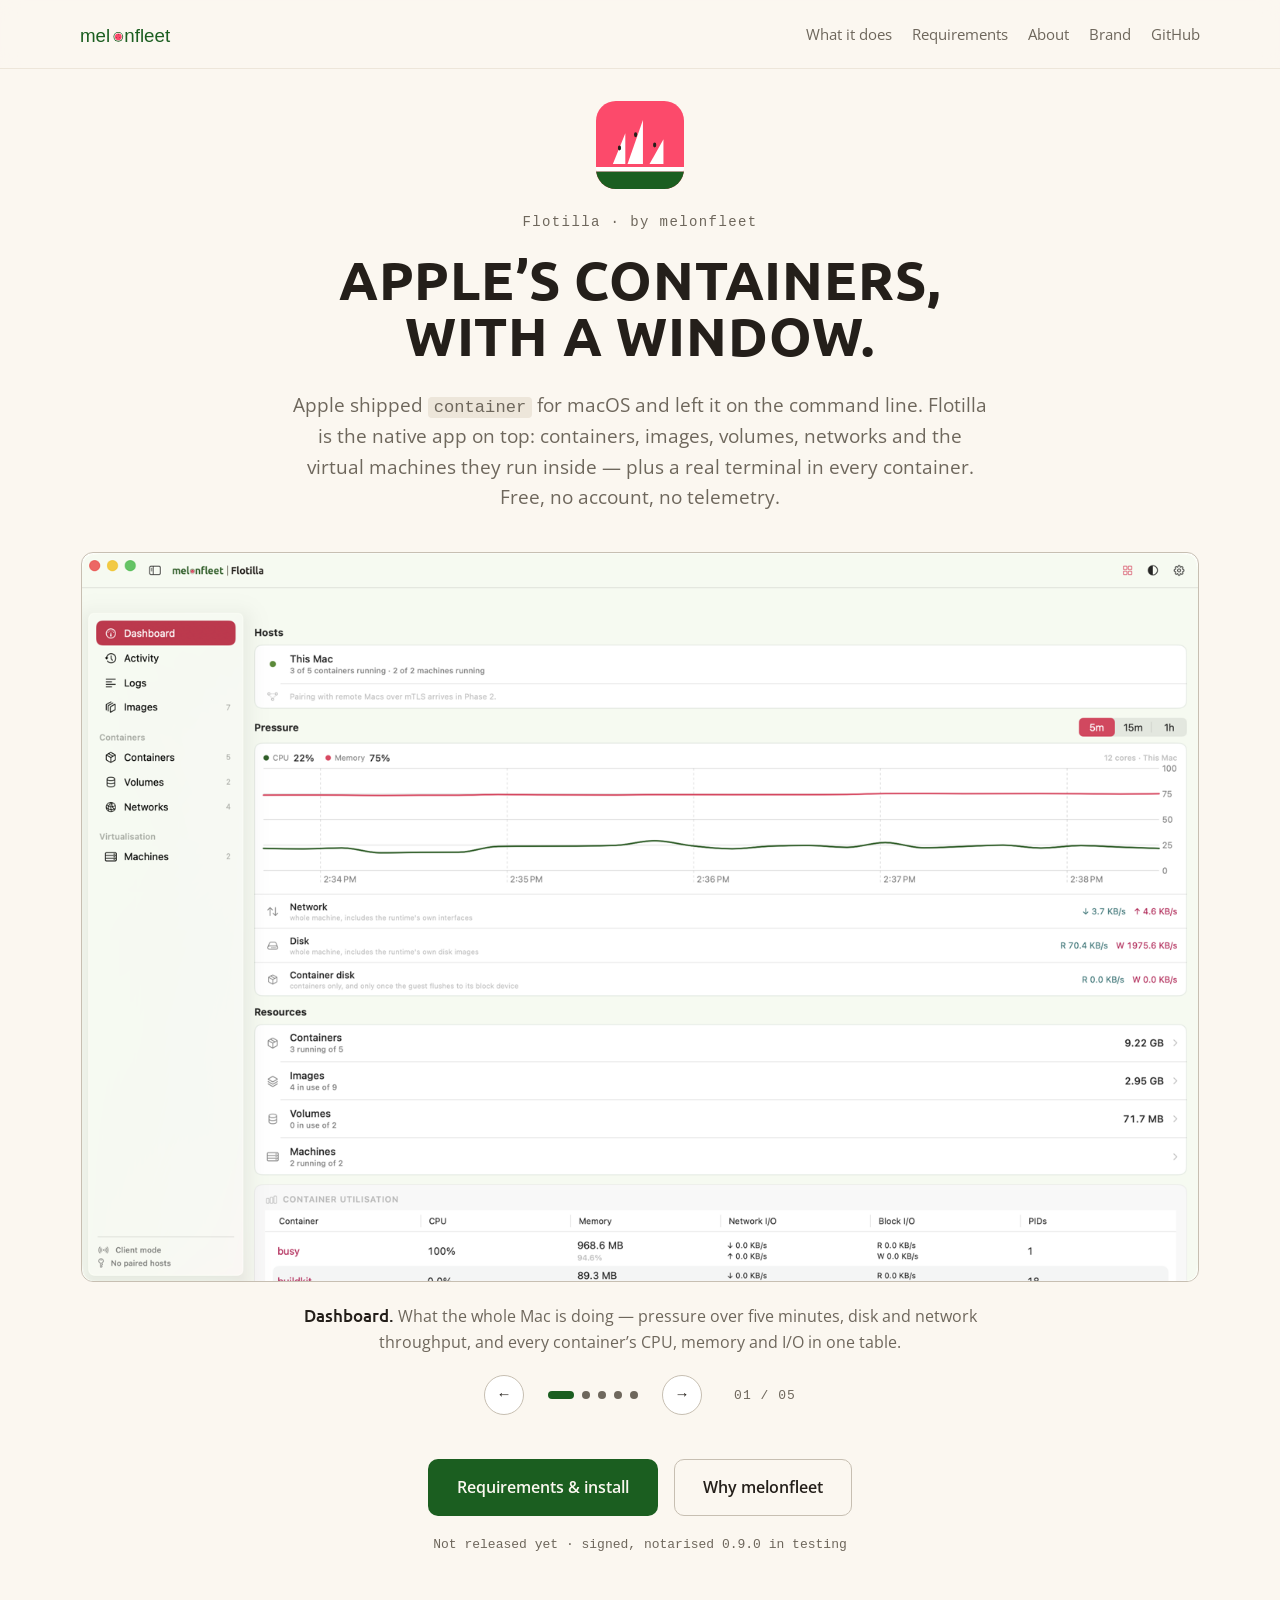
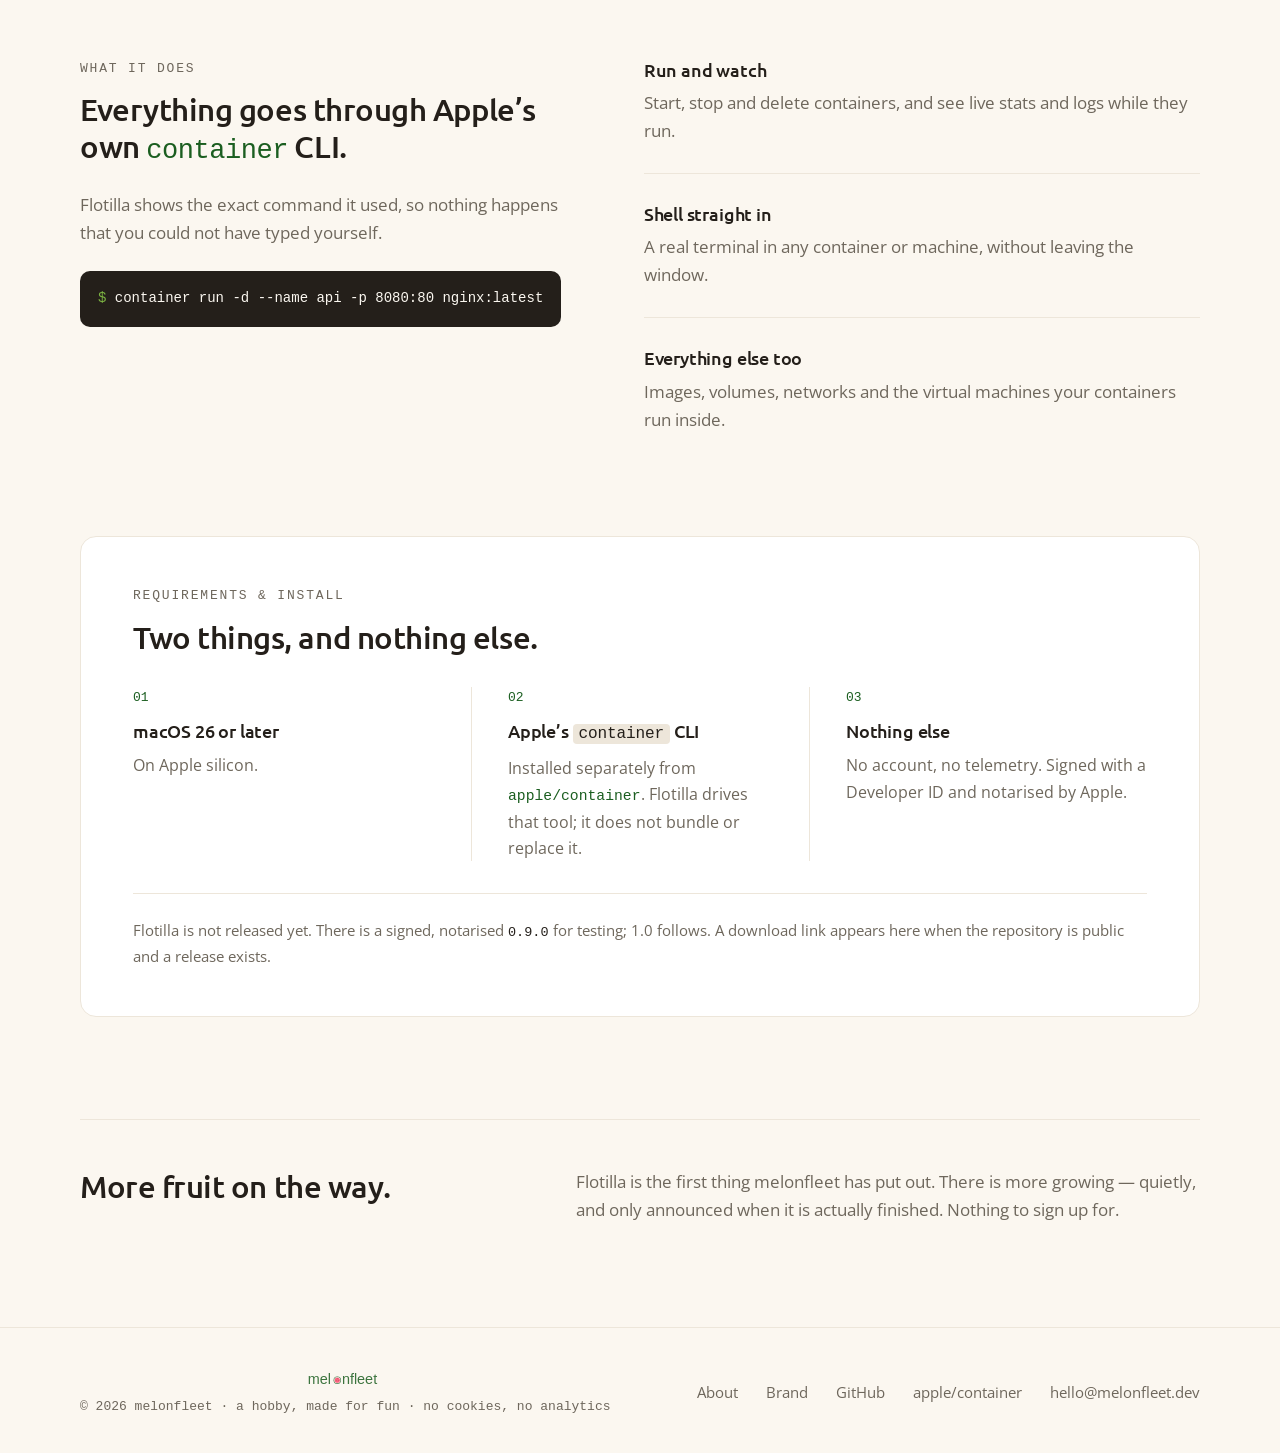
==== index.html @ 3d4b383a "feat: a terminal in the tour, and four fixes from reading the page properly The tour has five slides" ====
<!doctype html>
<html lang="en">
<head>
<meta charset="utf-8">
<meta name="viewport" content="width=device-width, initial-scale=1">
<title>Flotilla — a native macOS app for Apple containers</title>
<meta name="description" content="Flotilla is a native macOS app for managing Apple's container CLI — containers, images, volumes, networks and virtual machines, with an embedded terminal. Free, no account, no telemetry.">
<link rel="icon" href="/favicon.svg" type="image/svg+xml">
<link rel="icon" href="/favicon-96.png" sizes="96x96" type="image/png">
<link rel="apple-touch-icon" href="/apple-touch-icon.png">
<meta name="theme-color" content="#1B5E20">
<link rel="preconnect" href="https://fonts.googleapis.com">
<link rel="preconnect" href="https://fonts.gstatic.com" crossorigin>
<link href="https://fonts.googleapis.com/css2?family=Ubuntu:wght@400;500;700&family=Open+Sans:wght@400;600&family=Ubuntu+Mono&display=swap" rel="stylesheet">
<link rel="stylesheet" href="/style.css">
<!-- Marks that scripting is available, before first paint. The carousel controls are hidden
     without it: an arrow that does nothing is worse than no arrow. -->
<script>document.documentElement.className += ' js';</script>
</head>
<body>
<a class="skip-link" href="#main">Skip to content</a>
<header class="site"><div class="wrap nav">
  <a class="brand" href="/" aria-label="melonfleet home">
    <img src="/assets/melonfleet-wordmark.svg" alt="melonfleet" width="376" height="100">
  </a>
  <button type="button" class="nav-toggle" aria-expanded="false" aria-controls="site-nav" aria-label="Open menu">
    <span class="nav-toggle-bars" aria-hidden="true"><span></span></span>
  </button>
  <nav id="site-nav" class="nav-links">
    <a href="/#what">What it does</a>
    <a href="/#requirements">Requirements</a>
    <a href="/about">About</a>
    <a href="/brand">Brand</a>
    <a href="https://github.com/melonfleet" target="_blank" rel="noopener">GitHub</a>
  </nav>
</div></header>

<main id="main">

  <section class="hero" id="tour">
    <div class="wrap hero-head">
      <img class="hero-icon" src="/assets/icons/flotilla.svg" alt="" width="88" height="88">
      <p class="hero-eyebrow">Flotilla &middot; by melonfleet</p>
      <!-- Uppercased in CSS, not in the markup: the text stays sentence case for screen readers,
           search results and the browser tab, and only the rendering is capitalised. -->
      <h1 class="hero-title">Apple&rsquo;s containers, with a window.</h1>
      <p class="hero-lede">Apple shipped <code>container</code> for macOS and left it on the command line. Flotilla is the native app on top: containers, images, volumes, networks and the virtual machines they run inside &mdash; plus a real terminal in every container. Free, no account, no telemetry.</p>
    </div>

    <!-- The track is a scroll-snap strip, so with JavaScript disabled this is still a usable
         swipeable, snapping gallery rather than a single frozen image. The buttons, dots and
         counter below are an enhancement on top of it, not the mechanism. -->
    <div class="carousel" data-carousel aria-roledescription="carousel" aria-label="Screenshot tour">
      <div class="carousel-track" data-track tabindex="0" role="group" aria-label="Screenshots, use the arrow keys to change">

        <figure class="slide" role="group" aria-roledescription="slide" aria-label="1 of 5">
          <div class="shot"><img src="/assets/shots/dash.webp" width="1440" height="940" alt="Flotilla's dashboard: memory-pressure graph over five minutes, disk and network throughput charts, and a table of every running container with CPU, memory and I/O."></div>
          <figcaption><strong>Dashboard.</strong> What the whole Mac is doing &mdash; pressure over five minutes, disk and network throughput, and every container&rsquo;s CPU, memory and I/O in one table.</figcaption>
        </figure>

        <figure class="slide" role="group" aria-roledescription="slide" aria-label="2 of 5">
          <div class="shot"><img src="/assets/shots/containers.webp" width="1440" height="940" loading="lazy" alt="Flotilla's container list: one row per container with live CPU and memory, published ports, IP address, and start, stop and delete controls."></div>
          <figcaption><strong>Containers.</strong> Live CPU and memory per container, published ports, addresses, and start/stop/delete on the row. Switch to cards if you prefer.</figcaption>
        </figure>

        <figure class="slide" role="group" aria-roledescription="slide" aria-label="3 of 5">
          <div class="shot"><img src="/assets/shots/terminal.webp" width="1440" height="940" loading="lazy" alt="Flotilla's terminal tab: a shell open inside the running nginx container, showing its version, a passing configuration test, the nginx master and worker processes, and a live HTTP 200 response."></div>
          <figcaption><strong>Terminal.</strong> A real shell inside any running container or machine &mdash; test a config, read the process table, ask it for a page, without leaving the window.</figcaption>
        </figure>

        <figure class="slide" role="group" aria-roledescription="slide" aria-label="4 of 5">
          <div class="shot"><img src="/assets/shots/logs.webp" width="1440" height="940" loading="lazy" alt="Flotilla's log view: a single combined feed of log lines from several containers, each tagged with its source, above a filter field."></div>
          <figcaption><strong>Logs.</strong> Every source in one feed, each line tagged with where it came from, filterable by name or text. No tab-hopping between containers.</figcaption>
        </figure>

        <figure class="slide" role="group" aria-roledescription="slide" aria-label="5 of 5">
          <div class="shot"><img src="/assets/shots/machines.webp" width="1440" height="940" loading="lazy" alt="Flotilla's machines view: the virtual machines containers run inside, with CPU and memory allocation and controls to create, resize, start, stop and open a shell."></div>
          <figcaption><strong>Machines.</strong> The virtual machines your containers actually run inside &mdash; create, resize, start, stop, and open a shell in one.</figcaption>
        </figure>

      </div>

      <div class="carousel-controls">
        <button type="button" class="carousel-btn" data-prev aria-label="Previous screenshot"><span aria-hidden="true">&larr;</span></button>
        <div class="carousel-dots" data-dots>
          <button type="button" class="dot" data-goto="0" aria-label="Show the dashboard" aria-current="true"></button>
          <button type="button" class="dot" data-goto="1" aria-label="Show the container list"></button>
          <button type="button" class="dot" data-goto="2" aria-label="Show a container terminal"></button>
          <button type="button" class="dot" data-goto="3" aria-label="Show the log view"></button>
          <button type="button" class="dot" data-goto="4" aria-label="Show the machines view"></button>
        </div>
        <button type="button" class="carousel-btn" data-next aria-label="Next screenshot"><span aria-hidden="true">&rarr;</span></button>
        <span class="carousel-counter" data-counter aria-hidden="true">01 / 05</span>
      </div>
    </div>

    <div class="wrap hero-foot">
      <div class="hero-actions">
        <a class="btn btn-primary" href="#requirements">Requirements &amp; install</a>
        <a class="btn btn-ghost" href="/about">Why melonfleet</a>
      </div>
      <p class="hero-status">Not released yet &middot; signed, notarised 0.9.0 in testing</p>
    </div>
  </section>

  <section class="wrap section" id="what">
    <div class="split">
      <div class="split-lead">
        <p class="eyebrow">What it does</p>
        <h2>Everything goes through Apple&rsquo;s own <code class="code-accent">container</code> CLI.</h2>
        <p class="split-lead-body">Flotilla shows the exact command it used, so nothing happens that you could not have typed yourself.</p>
        <p class="terminal"><span class="terminal-prompt" aria-hidden="true">$</span> container run -d --name api -p 8080:80 nginx:latest</p>
      </div>
      <div class="points">
        <div class="point">
          <h3>Run and watch</h3>
          <p>Start, stop and delete containers, and see live stats and logs while they run.</p>
        </div>
        <div class="point">
          <h3>Shell straight in</h3>
          <p>A real terminal in any container or machine, without leaving the window.</p>
        </div>
        <div class="point">
          <h3>Everything else too</h3>
          <p>Images, volumes, networks and the virtual machines your containers run inside.</p>
        </div>
      </div>
    </div>
  </section>

  <section class="wrap section" id="requirements">
    <div class="req">
      <div class="req-head">
        <p class="eyebrow">Requirements &amp; install</p>
        <h2>Two things, and nothing else.</h2>
      </div>
      <div class="req-grid">
        <div class="req-item">
          <span class="req-num" aria-hidden="true">01</span>
          <h3>macOS 26 or later</h3>
          <p>On Apple silicon.</p>
        </div>
        <div class="req-item">
          <span class="req-num" aria-hidden="true">02</span>
          <h3>Apple&rsquo;s <code>container</code> CLI</h3>
          <p>Installed separately from <a class="mono-link" href="https://github.com/apple/container" target="_blank" rel="noopener">apple/container</a>. Flotilla drives that tool; it does not bundle or replace it.</p>
        </div>
        <div class="req-item">
          <span class="req-num" aria-hidden="true">03</span>
          <h3>Nothing else</h3>
          <p>No account, no telemetry. Signed with a Developer ID and notarised by Apple.</p>
        </div>
      </div>
      <!-- Why there is no download button. A page that simply omitted it would read as an oversight;
           saying what has to be true first is the honest version. -->
      <p class="req-note">Flotilla is not released yet. There is a signed, notarised <span class="mono">0.9.0</span> for testing; 1.0 follows. A download link appears here when the repository is public and a release exists.</p>
    </div>
  </section>

  <section class="wrap section">
    <div class="teaser">
      <h2>More fruit on the way.</h2>
      <p>Flotilla is the first thing melonfleet has put out. There is more growing &mdash; quietly, and only announced when it is actually finished. Nothing to sign up for.</p>
    </div>
  </section>

</main>

<footer class="site"><div class="wrap">
  <div class="footer-brand">
    <img src="/assets/melonfleet-wordmark.svg" alt="" width="376" height="100" aria-hidden="true">
    <span>© 2026 melonfleet · a hobby, made for fun · no cookies, no analytics</span>
  </div>
  <nav class="footer-links" aria-label="Footer">
    <a href="/about">About</a>
    <a href="/brand">Brand</a>
    <a href="https://github.com/melonfleet" target="_blank" rel="noopener">GitHub</a>
    <a href="https://github.com/apple/container" target="_blank" rel="noopener">apple/container</a>
    <a href="mailto:hello@melonfleet.dev">hello@melonfleet.dev</a>
  </nav>
</div></footer>
<script>
/* Screenshot tour.
   Deliberately thin: the scroll-snap track is the mechanism. With this script removed the tour is
   still a snapping, swipeable strip — the buttons, dots and counter are an enhancement on top.

   Three things here look like paranoia and are not; each one is a bug that already happened.
   1. Programmatic moves use behavior:'instant'. A smooth scrollTo on a container with
      scroll-snap-type: x mandatory silently did nothing on the engine this was built against —
      scrollLeft stayed put through scrollLeft assignment, scrollBy and smooth scrollTo alike.
   2. The landing is verified and forced, rather than assumed.
   3. Which slide is showing is *read back from the scroll position*, never counted, and the
      controls report their own result instead of waiting for a scroll event — scroll events do not
      fire reliably for programmatic scrolls, which left the dots on slide one for ever. The poll
      is the backstop for touch and trackpad scrolls; setInterval rather than requestAnimationFrame
      because browsers pause rAF on hidden pages, and the controls then go stale. */
(function () {
  document.querySelectorAll('[data-carousel]').forEach(function (root) {
    var track = root.querySelector('[data-track]');
    if (!track) return;
    var slides = Array.prototype.slice.call(track.querySelectorAll('.slide'));
    var dots = Array.prototype.slice.call(root.querySelectorAll('.dot'));
    var counter = root.querySelector('[data-counter]');
    var prev = root.querySelector('[data-prev]');
    var next = root.querySelector('[data-next]');
    if (!slides.length) return;

    var shown = -1;

    function pad(n) { return n < 10 ? '0' + n : String(n); }

    // Load the slide being shown and the ones either side of it.
    //
    // loading="lazy" is the right default and is what a reader with no JavaScript gets, but it does
    // not survive this carousel on its own: after a programmatic scroll of the track, the last
    // slide sits fully inside the viewport — measured at 1116x728 with the page at rest — and the
    // browser still never fetches it. The reader clicks through to the machines shot and gets an
    // empty white frame. So the control that moved the track is also responsible for the picture
    // arriving, rather than trusting an observer that has already been watched not to fire.
    function preload(i) {
      // Clamped, not wrapped: wrapping here would pull the last screenshot on first paint and
      // undo the point of lazy-loading them at all.
      [i - 1, i, i + 1].forEach(function (n) {
        if (n < 0 || n >= slides.length) return;
        var img = slides[n].querySelector('img');
        if (img && img.loading === 'lazy') img.loading = 'eager';
      });
    }

    function currentIndex() {
      var mid = track.scrollLeft + track.clientWidth / 2;
      var best = 0, bestDist = Infinity;
      slides.forEach(function (s, i) {
        var d = Math.abs((s.offsetLeft + s.offsetWidth / 2) - mid);
        if (d < bestDist) { bestDist = d; best = i; }
      });
      return best;
    }

    function sync() {
      if (!track.clientWidth) return;
      var i = currentIndex();
      if (i === shown) return;
      shown = i;
      dots.forEach(function (d, n) {
        if (n === i) d.setAttribute('aria-current', 'true');
        else d.removeAttribute('aria-current');
      });
      if (counter) counter.textContent = pad(i + 1) + ' / ' + pad(slides.length);
    }

    function goTo(i) {
      var n = slides.length;
      var idx = ((i % n) + n) % n;           // wraps, so neither arrow is ever a dead control
      // scrollTo on the track, not scrollIntoView on the slide: the latter also scrolls the page
      // to bring the carousel into view, which yanks the reader around when they click an arrow.
      var left = slides[idx].offsetLeft - track.offsetLeft;
      try { track.scrollTo({ left: left, behavior: 'instant' }); }
      catch (e) { track.scrollLeft = left; }
      if (Math.abs(track.scrollLeft - left) > 2) track.scrollLeft = left;
      preload(idx);
      sync();
      window.setTimeout(sync, 120);
    }

    if (prev) prev.addEventListener('click', function () { goTo(currentIndex() - 1); });
    if (next) next.addEventListener('click', function () { goTo(currentIndex() + 1); });
    dots.forEach(function (d) {
      d.addEventListener('click', function () { goTo(parseInt(d.getAttribute('data-goto'), 10) || 0); });
    });

    track.addEventListener('scroll', sync, { passive: true });
    track.addEventListener('keydown', function (e) {
      if (e.key === 'ArrowRight') { e.preventDefault(); goTo(currentIndex() + 1); }
      else if (e.key === 'ArrowLeft') { e.preventDefault(); goTo(currentIndex() - 1); }
    });

    window.addEventListener('resize', sync);
    window.setInterval(sync, 250);
    sync();
    preload(currentIndex());
  });
})();

/* Mobile navigation. */
(function () {
  var btn = document.querySelector('.nav-toggle');
  var nav = document.getElementById('site-nav');
  if (!btn || !nav) return;
  var mq = window.matchMedia('(max-width: 720px)');

  function setOpen(open) {
    btn.setAttribute('aria-expanded', open ? 'true' : 'false');
    btn.setAttribute('aria-label', open ? 'Close menu' : 'Open menu');
    nav.classList.toggle('is-open', open);
  }

  btn.addEventListener('click', function () {
    setOpen(btn.getAttribute('aria-expanded') !== 'true');
  });

  nav.addEventListener('click', function (e) {
    if (e.target.tagName === 'A' && mq.matches) setOpen(false);
  });

  document.addEventListener('keydown', function (e) {
    if (e.key === 'Escape' && btn.getAttribute('aria-expanded') === 'true') {
      setOpen(false);
      btn.focus();
    }
  });

  function onViewportChange() { if (!mq.matches) setOpen(false); }
  if (mq.addEventListener) mq.addEventListener('change', onViewportChange);
  else if (mq.addListener) mq.addListener(onViewportChange);
})();
</script>
</body>
</html>
---- style.css ----
/* melonfleet.dev
   Type scale and spacing rhythm from the launch-page design (artboard 1d):
   4px base; steps 8 · 12 · 18 · 24 · 32 · 44 · 64 · 112. Section gap 112 desktop, 64 mobile.
   Gutter 64 / 20. Content column 1120. */

:root{
  --rind:#1B5E20; --stripe:#7CB342; --flesh:#FC4A6B; --flesh-deep:#E63956;
  --cantaloupe:#EE7B4D; --honeydew:#A7D98C; --canary:#F2C94C;
  --seed:#241F1A; --cream:#FBF7F0; --sand:#EDE6DA; --stone:#C7BFB2; --slate:#6E675C;
  --pith:#FFFFFF;
  --success:#1D9E75; --warning:#E5A100; --danger:#C9302C; --info:#2C7A7B;

  --content:1120px;
  --page-pad:clamp(20px, 5vw, 64px);
  --section-gap:clamp(64px, 8vw, 112px);
  --nav-bp:720px;
  --radius:14px;
  --radius-lg:18px;
  --shadow-sm:0 1px 2px rgba(36,31,26,0.04);
  --shadow-md:0 12px 32px rgba(36,31,26,0.08);
  --ease:cubic-bezier(0.22, 1, 0.36, 1);
}
*{box-sizing:border-box;}
html{scroll-behavior:smooth;}
body{
  margin:0;
  background:var(--cream);
  color:var(--seed);
  font-family:'Open Sans',system-ui,sans-serif;
  font-size:clamp(1rem, 0.4vw + 0.9rem, 1.0625rem);
  line-height:1.65;
  -webkit-font-smoothing:antialiased;
}
img{max-width:100%;height:auto;display:block;}

/* Centred content column — header, sections, footer */
.wrap{
  width:100%;
  max-width:calc(var(--content) + var(--page-pad) * 2);
  margin-inline:auto;
  padding-inline:var(--page-pad);
}
.wrap-narrow{--content:720px;}

/* rind, not flesh-deep. flesh-deep on cream measures 3.87:1 and on white 4.13:1, both under
   AA's 4.5:1 for body-sized text; rind is 7.37:1 on cream and 7.87:1 on white. BRAND.md lists
   flesh-deep for links, so this is a deliberate departure on contrast grounds and stays inside
   the palette rather than inventing a darker pink. */
a{color:var(--rind);text-decoration:none;}
a:hover{text-decoration:underline;}
a:focus-visible,
button:focus-visible,
.nav-toggle:focus-visible{
  outline:2px solid var(--rind);
  outline-offset:3px;
  border-radius:4px;
}

h1,h2,h3{
  font-family:'Ubuntu',sans-serif;
  font-weight:500;
  color:var(--seed);
  text-wrap:pretty;
}
h1{font-size:clamp(1.9375rem, 4.2vw, 3.75rem);font-weight:700;line-height:1.04;letter-spacing:-0.015em;margin:0 0 16px;}
h2{font-size:clamp(1.4375rem, 2.4vw, 2.125rem);line-height:1.2;letter-spacing:-0.015em;margin:0 0 0.5em;}
h3{font-size:clamp(1.0625rem, 1.4vw, 1.25rem);line-height:1.3;letter-spacing:-0.01em;margin:0 0 6px;}
p{margin:0 0 1.1em;}
.lead{font-size:clamp(1.05rem, 2.2vw, 1.1875rem);color:var(--slate);max-width:64ch;line-height:1.6;}
.muted{color:var(--slate);}
code,.mono{
  font-family:'Ubuntu Mono',monospace;
  font-size:0.9em;
  background:var(--sand);
  padding:1px 6px;
  border-radius:4px;
}
.mono{background:transparent;padding:0;color:var(--seed);}
.code-accent{color:var(--rind);background:transparent;padding:0;font-size:0.88em;}
.mono-link{font-family:'Ubuntu Mono',monospace;font-size:0.92em;}

/* Section eyebrow — mono, tracked, uppercase. */
.eyebrow{
  margin:0 0 12px;
  font-family:'Ubuntu Mono',monospace;
  font-size:0.8125rem;
  letter-spacing:0.14em;
  text-transform:uppercase;
  color:var(--slate);
}

.section{padding-block:var(--section-gap) 0;}

/* Skip link */
.skip-link{
  position:absolute;left:var(--page-pad);top:0;
  transform:translateY(-120%);
  background:var(--rind);color:#fff;
  padding:10px 16px;border-radius:0 0 8px 8px;
  font-family:'Ubuntu',sans-serif;font-weight:500;font-size:14px;
  z-index:100;text-decoration:none;
  transition:transform .2s var(--ease);
}
.skip-link:focus{transform:translateY(0);outline-offset:2px;}

/* ── Header / nav ── */
header.site{
  border-bottom:1px solid var(--sand);
  background:rgba(251,247,240,0.9);
  backdrop-filter:saturate(140%) blur(10px);
  -webkit-backdrop-filter:saturate(140%) blur(10px);
  position:sticky;top:0;z-index:40;
}
.nav{
  display:flex;
  align-items:center;
  justify-content:space-between;
  gap:16px;
  min-height:68px;
}
.nav .brand{display:inline-flex;align-items:center;flex-shrink:0;z-index:2;}
.nav .brand img{height:26px;width:auto;max-width:min(100%,168px);}
.nav .brand:hover{opacity:0.85;text-decoration:none;}
.nav .brand:focus-visible{border-radius:6px;}

/* Hamburger — hidden on desktop */
.nav-toggle{
  display:none;
  align-items:center;
  justify-content:center;
  width:44px;height:44px;
  margin:0;padding:0;
  border:1px solid var(--stone);
  border-radius:10px;
  background:var(--pith);
  color:var(--rind);
  cursor:pointer;
  flex-shrink:0;
  z-index:2;
  transition:border-color .15s ease, background .15s ease;
}
.nav-toggle:hover{border-color:var(--rind);background:rgba(27,94,32,0.04);}
.nav-toggle-bars{display:block;width:18px;height:12px;position:relative;}
.nav-toggle-bars::before,
.nav-toggle-bars::after,
.nav-toggle-bars span{
  position:absolute;left:0;right:0;
  height:2px;background:currentColor;border-radius:1px;
  transition:transform .2s var(--ease), top .2s var(--ease), opacity .15s ease;
}
.nav-toggle-bars::before{content:"";top:0;}
.nav-toggle-bars::after{content:"";top:10px;}
.nav-toggle-bars span{top:5px;display:block;}
.nav-toggle[aria-expanded="true"] .nav-toggle-bars span{opacity:0;}
.nav-toggle[aria-expanded="true"] .nav-toggle-bars::before{top:5px;transform:rotate(45deg);}
.nav-toggle[aria-expanded="true"] .nav-toggle-bars::after{top:5px;transform:rotate(-45deg);}

.nav-links{
  display:flex;flex-wrap:wrap;align-items:center;justify-content:flex-end;
  gap:0 20px;
}
.nav-links a{
  color:var(--slate);
  font-family:'Open Sans',sans-serif;
  font-size:0.9375rem;
  min-height:44px;
  display:inline-flex;align-items:center;
  transition:color .15s ease;
}
.nav-links a:hover,
.nav-links a[aria-current="page"]{color:var(--seed);text-decoration:none;}

.wordmark{height:56px;width:auto;max-width:100%;margin:6px 0 8px;}

/* ── Hero ──
   Rhythm: icon → 22 → eyebrow → 18 → headline → 26 → lede → 40 → carousel → 44 → buttons. */
.hero{padding-block:32px 0;}
.hero-head{display:flex;flex-direction:column;align-items:center;text-align:center;}
.hero-icon{height:88px;width:88px;margin:0;}
.hero-eyebrow{
  margin:22px 0 0;
  font-family:'Ubuntu Mono',monospace;
  font-size:0.875rem;
  letter-spacing:0.1em;
  color:var(--slate);
}
/* The headline, capitalised in rendering only.
   Caps need three adjustments or they just shout: extra letter-spacing (capitals set tighter than
   lowercase at the same tracking), a smaller size than the equivalent sentence-case h1 (60 rather
   than ~72, since caps occupy the full cap-height), and a tighter line-height. */
/* 20ch, not the artboard's 15ch. At 15ch the headline stacks to four lines and pushes the tour
   down to y=706, leaving 194px of a 730px screenshot above a 900px fold — 27% of the thing the
   page is actually selling. 20ch breaks it to two balanced lines and the carousel starts at 565,
   so 335px shows. The 60px size and the +0.015em tracking are kept exactly as specified: the
   measure was the cheaper thing to give up. */
.hero-title{
  margin:18px 0 0;
  text-transform:uppercase;
  letter-spacing:0.015em;
  line-height:1.04;
  max-width:20ch;
}
.hero-lede{
  margin:26px 0 0;
  font-size:clamp(1rem, 1.1vw + 0.65rem, 1.1875rem);
  line-height:1.6;
  color:var(--slate);
  max-width:64ch;
}
.hero-foot{display:flex;flex-direction:column;align-items:center;}
.hero-actions{display:flex;flex-wrap:wrap;justify-content:center;gap:16px;margin-top:44px;}
.hero-status{
  margin:18px 0 0;
  font-family:'Ubuntu Mono',monospace;
  font-size:0.8125rem;
  color:var(--slate);
  text-align:center;
}

.btn{
  display:inline-flex;align-items:center;justify-content:center;gap:8px;
  font-family:'Open Sans',sans-serif;font-weight:600;font-size:1rem;
  min-height:48px;
  padding:14px 28px;border-radius:10px;
  border:1px solid transparent;text-decoration:none;
  transition:background .18s ease, color .18s ease, border-color .18s ease;
}
.btn:hover{text-decoration:none;}
.btn-primary{background:var(--rind);color:var(--cream);}
.btn-primary:hover{background:#164A19;color:var(--cream);}
.btn-ghost{background:transparent;color:var(--seed);border-color:var(--stone);}
.btn-ghost:hover{border-color:var(--seed);color:var(--seed);}

/* ── Screenshot tour ──
   Built on scroll-snap rather than transforms. Three reasons: with JavaScript off it is still a
   scrollable, snapping gallery instead of one frozen image; a trackpad swipe and a touch drag work
   for free, which a transform carousel has to reimplement badly; and the browser keeps track of
   which slide is showing, so the dots are derived from real scroll position rather than from a
   counter that drifts out of sync with what is on screen. */
.carousel{
  margin-top:40px;
  width:100%;
  max-width:calc(var(--content) + var(--page-pad) * 2);
  margin-inline:auto;
  padding-inline:var(--page-pad);
}
.carousel-track{
  display:flex;
  overflow-x:auto;
  overscroll-behavior-x:contain;
  scroll-snap-type:x mandatory;
}
/* The scrollbar is noise once the dots, arrows and counter say where you are — but those only
   exist when the script runs, so without it the scrollbar stays as the visible affordance. */
.js .carousel-track{scrollbar-width:none;}
.js .carousel-track::-webkit-scrollbar{display:none;}
.carousel-track:focus-visible{outline:2px solid var(--rind);outline-offset:4px;border-radius:12px;}

.slide{
  margin:0;
  flex:0 0 100%;
  scroll-snap-align:start;
  /* Padding rather than gap: a gap on a snapping track leaves a sliver of the neighbour visible at
     rest, which reads as a rendering fault rather than a hint. */
  padding:0 1px;
  display:flex;flex-direction:column;gap:20px;
}
.shot{
  width:100%;
  aspect-ratio:1440 / 940;
  background:var(--pith);
  border:1px solid var(--stone);
  border-radius:12px;
  overflow:hidden;
}
.shot img{width:100%;height:100%;object-fit:cover;object-position:left top;}
.slide figcaption{
  margin:0 auto;
  max-width:78ch;
  text-align:center;
  font-size:1rem;
  line-height:1.6;
  color:var(--slate);
  /* Reserves room for the longest caption so the section does not change height between slides. */
  min-height:52px;
}
.slide figcaption strong{
  font-family:'Ubuntu',sans-serif;font-weight:500;font-size:1.0625rem;color:var(--seed);
}

/* Hidden until the script that drives them has run: an arrow that does nothing is worse than no
   arrow, and the scroll-snap strip is still swipeable and scrollable on its own. */
.carousel-controls{display:none;align-items:center;justify-content:center;gap:24px;margin-top:20px;}
.js .carousel-controls{display:flex;}
.carousel-btn{
  display:inline-flex;align-items:center;justify-content:center;
  width:40px;height:40px;padding:0;
  border:1px solid var(--stone);border-radius:99px;
  background:var(--pith);color:var(--seed);
  font-family:'Ubuntu Mono',monospace;font-size:15px;line-height:1;
  cursor:pointer;transition:border-color .15s ease, color .15s ease;
}
.carousel-btn:hover{border-color:var(--rind);color:var(--rind);}
.carousel-dots{display:flex;align-items:center;gap:8px;}
/* Inactive dots are slate, not stone. Stone on cream measures 1.71:1 — below the 3:1 WCAG asks
   of a user-interface component, so the dot would be a control you cannot reliably see. Slate is
   5.23:1 and still reads as secondary, because the active dot is separated by width as well as
   colour rather than by colour alone. */
.dot{
  width:8px;height:8px;padding:0;border:none;border-radius:99px;
  background:var(--slate);cursor:pointer;
  transition:width .12s cubic-bezier(0.2,0,0,1), background .12s ease;
}
.dot:hover{background:var(--seed);}
.dot[aria-current="true"]{width:26px;background:var(--rind);}
.carousel-counter{
  font-family:'Ubuntu Mono',monospace;font-size:0.8125rem;letter-spacing:0.08em;
  color:var(--slate);margin-left:8px;
}

/* ── What it does ── */
.split{display:grid;grid-template-columns:minmax(0,1fr) minmax(0,1.15fr);gap:80px;align-items:start;}
.split-lead{display:flex;flex-direction:column;}
.split-lead h2{margin:0;}
.split-lead-body{margin:24px 0 0;color:var(--slate);}
.terminal{
  margin:24px 0 0;
  /* Two separate things, both needed. min-width:0 lets the box shrink inside its flex/grid parent
     instead of forcing the column open to the width of a line that must not wrap — at 360px that
     pushed the whole page into horizontal scroll. width:max-content stops the reverse problem:
     a full-width box with the command ending well short of its right edge. */
  min-width:0;
  width:max-content;
  max-width:100%;
  font-family:'Ubuntu Mono',monospace;
  font-size:0.875rem;
  line-height:1.7;
  color:var(--cream);
  background:var(--seed);
  border-radius:10px;
  padding:16px 18px;
  overflow-x:auto;
  white-space:nowrap;
}
.terminal-prompt{color:var(--stripe);}
.points{display:flex;flex-direction:column;}
.point{padding:28px 0;}
.point:first-child{padding-top:0;}
.point + .point{border-top:1px solid var(--sand);}
.point:last-child{padding-bottom:0;}
.point h3{margin:0 0 8px;}
.point p{margin:0;color:var(--slate);}

/* ── Requirements ── */
.req{
  background:var(--pith);
  border:1px solid var(--sand);
  border-radius:16px;
  padding:48px 52px;
}
.req-head h2{margin:0;}
.req-grid{display:grid;grid-template-columns:repeat(3,minmax(0,1fr));margin-top:32px;}
.req-item{display:flex;flex-direction:column;gap:10px;padding-right:36px;}
.req-item + .req-item{border-left:1px solid var(--sand);padding-left:36px;}
.req-item:last-child{padding-right:0;}
.req-num{font-family:'Ubuntu Mono',monospace;font-size:0.8125rem;color:var(--rind);}
.req-item h3{margin:0;}
.req-item p{margin:0;color:var(--slate);font-size:1rem;}
.req-note{
  margin:32px 0 0;
  padding-top:24px;
  border-top:1px solid var(--sand);
  font-size:0.9375rem;
  line-height:1.6;
  color:var(--slate);
}

/* ── Teaser ── */
.teaser{
  border-top:1px solid var(--sand);
  padding-top:48px;
  display:grid;
  grid-template-columns:minmax(0,0.8fr) minmax(0,1.2fr);
  gap:80px;
  align-items:start;
}
.teaser h2{margin:0;}
.teaser p{margin:0;color:var(--slate);max-width:62ch;}

/* ── Cards and grids — the brand page ── */
.grid{display:grid;grid-template-columns:repeat(3,minmax(0,1fr));gap:18px;margin:8px 0 0;}
.card{
  background:var(--pith);
  border:1px solid var(--sand);
  border-radius:var(--radius-lg);
  padding:22px;
  display:flex;flex-direction:column;gap:12px;
  min-height:100%;min-width:0;
  box-shadow:var(--shadow-sm);
  transition:border-color .2s ease, box-shadow .25s var(--ease);
}
.card:hover{border-color:var(--stone);box-shadow:var(--shadow-md);}
.card-icon{width:52px;height:52px;max-width:52px;border-radius:12px;flex-shrink:0;}
.card h3{margin:0;}
.card p{margin:0;color:var(--slate);font-size:0.95rem;flex:1;line-height:1.6;}
.icon-card{align-items:center;text-align:center;padding:18px;}
.icon-card .card-icon{margin-inline:auto;}
.icon-card h3{font-size:1rem;}

.swatches{display:flex;flex-wrap:wrap;gap:12px;margin:16px 0 8px;}
.sw{width:64px;}
.sw i{display:block;height:48px;border-radius:10px;border:0.5px solid var(--sand);box-shadow:var(--shadow-sm);}
.sw span{font-family:'Ubuntu Mono',monospace;font-size:10px;color:var(--slate);display:block;margin-top:6px;line-height:1.3;}

.name-grid{display:grid;grid-template-columns:repeat(2,minmax(0,1fr));gap:12px 16px;margin:16px 0 8px;padding:0;list-style:none;}
.name-grid li{
  background:var(--pith);border:1px solid var(--sand);
  border-radius:12px;padding:16px 18px;min-width:0;
  transition:border-color .2s ease, box-shadow .2s ease;
}
.name-grid li:hover{border-color:var(--stone);box-shadow:var(--shadow-sm);}
.name-grid strong{display:block;font-family:'Ubuntu',sans-serif;font-weight:500;margin-bottom:4px;}
.name-grid span{color:var(--slate);font-size:0.92rem;}

/* ── Text pages ── */
.page-intro{padding:56px var(--page-pad) 12px;}
.page-intro .lead{margin-bottom:0;}
.page-body h2{margin-top:2em;}
.page-body h2:first-of-type{margin-top:1.5em;}
.page-links{margin-top:2.5em;padding-top:1.5em;border-top:1px solid var(--sand);}

/* ── Footer ── */
footer.site{
  border-top:1px solid var(--sand);
  margin-top:var(--section-gap);
  padding:40px 0;
}
footer.site .wrap{
  display:flex;justify-content:space-between;align-items:center;flex-wrap:wrap;
  gap:16px 32px;color:var(--slate);font-size:0.9375rem;
}
.footer-brand{display:flex;flex-direction:column;gap:8px;}
.footer-brand img{height:20px;width:auto;opacity:0.85;}
.footer-brand span{font-family:'Ubuntu Mono',monospace;font-size:0.8125rem;}
.footer-links{display:flex;flex-wrap:wrap;gap:0 28px;align-items:center;}
.footer-links a{color:var(--slate);min-height:44px;display:inline-flex;align-items:center;}
.footer-links a:hover{color:var(--seed);text-decoration:none;}

/* ── Responsive ── */
@media (max-width:1000px){
  .split,.teaser{grid-template-columns:minmax(0,1fr);gap:48px;}
  .req{padding:32px 28px;}
  .req-grid{grid-template-columns:1fr;margin-top:24px;}
  .req-item{padding-right:0;padding-bottom:24px;}
  .req-item + .req-item{border-left:none;border-top:1px solid var(--sand);padding-left:0;padding-top:24px;}
  .req-item:last-child{padding-bottom:0;}
  .grid{grid-template-columns:repeat(2,minmax(0,1fr));}
}

/* Hamburger breakpoint ~720px */
@media (max-width:720px){
  .nav-toggle{display:inline-flex;}
  .nav{min-height:56px;}
  /* Full-bleed under header.site (sticky = containing block), no negative offsets */
  .nav-links{
    display:none;
    position:absolute;top:100%;left:0;right:0;width:auto;
    flex-direction:column;align-items:stretch;gap:2px;
    padding:12px var(--page-pad) 16px;
    background:rgba(251,247,240,0.98);
    border-bottom:1px solid var(--sand);
    box-shadow:0 16px 28px rgba(36,31,26,0.08);
  }
  .nav-links.is-open{display:flex;}
  .nav-links a{width:100%;padding:12px 0;font-size:1rem;justify-content:flex-start;}

  .hero{padding-block:32px 0;}
  .hero-icon{height:72px;width:72px;}
  .hero-eyebrow{margin-top:18px;font-size:0.75rem;}
  .hero-title{margin-top:12px;letter-spacing:0.01em;line-height:1.08;max-width:none;}
  .hero-lede{margin-top:18px;}
  .hero-actions{flex-direction:column;align-self:stretch;gap:12px;margin-top:32px;}
  .hero-actions .btn{width:100%;}

  /* A 1440px-wide UI screenshot scaled to 390 is a grey smear, so the phone gets a full-bleed
     crop of the top-left of the window instead — where the real rows and controls are. */
  .carousel{padding-inline:0;margin-top:28px;}
  .slide{gap:14px;}
  .shot{
    aspect-ratio:390 / 300;
    border-left:none;border-right:none;
    border-radius:0;
    border-color:var(--sand);
  }
  .slide figcaption{
    padding-inline:var(--page-pad);
    text-align:left;
    font-size:0.9375rem;
    min-height:112px;
  }
  .js .carousel-controls{justify-content:space-between;padding-inline:var(--page-pad);gap:12px;margin-top:16px;}
  .carousel-btn{width:44px;height:44px;}
  .carousel-counter{display:none;}
  .carousel-dots{order:-1;}

  /* 12px, not 12.5: at 12.5 the line measures 331px of ink and needs 359 with its padding, which
     is 9px more than a 390px phone can give it — so the command scrolled inside its own box on the
     commonest screen there is. At 12px it fits. Below 390 it scrolls, which is honest for a command
     line and no longer drags the page sideways with it. */
  .terminal{font-size:0.75rem;padding:14px;}
  .point{padding:20px 0;}
}

@media (max-width:620px){
  .grid,.name-grid{grid-template-columns:1fr;}
  .card{padding:18px;}
  footer.site .wrap{align-items:flex-start;}
  .footer-links{gap:0 20px;}
}

@media (prefers-reduced-motion:reduce){
  html{scroll-behavior:auto;}
  .btn,.card,.card-icon,.dot,.carousel-btn,
  .nav-toggle-bars::before,.nav-toggle-bars::after,.nav-toggle-bars span,.skip-link{
    transition:none;
  }
}
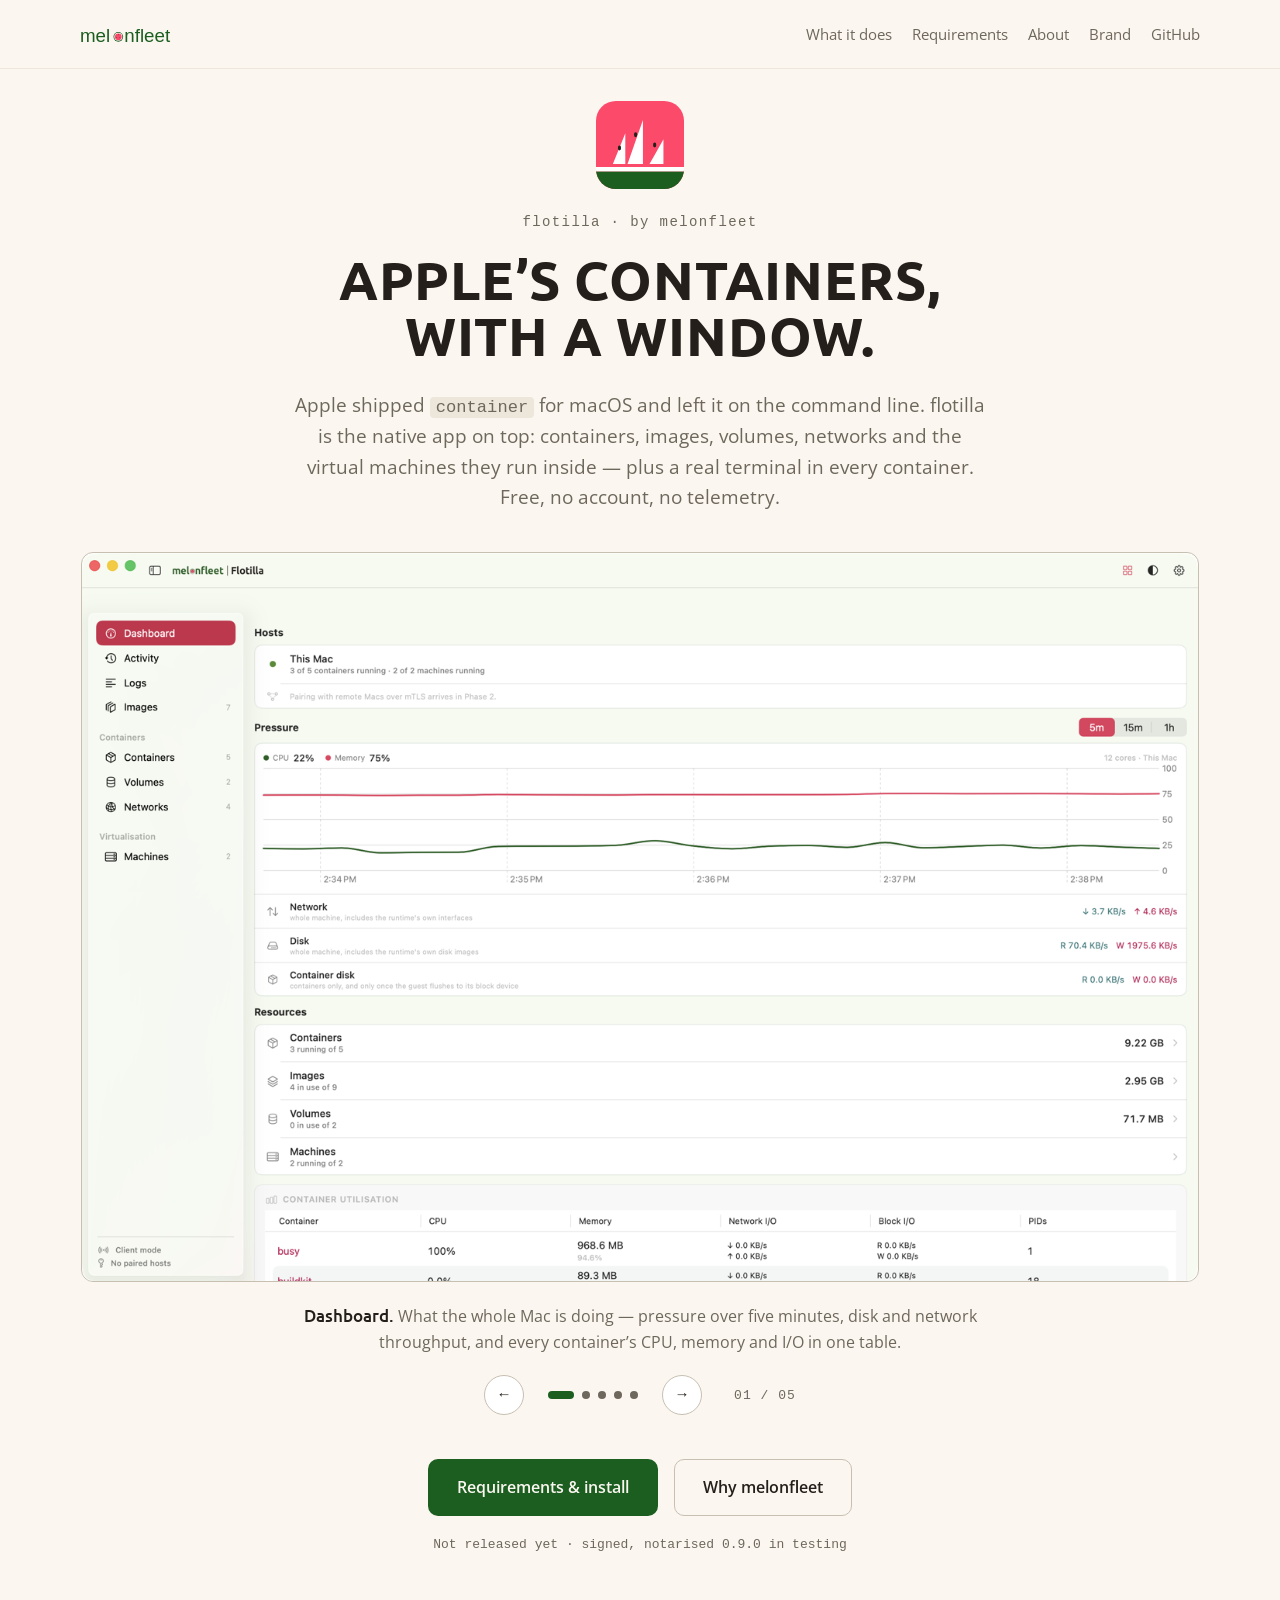
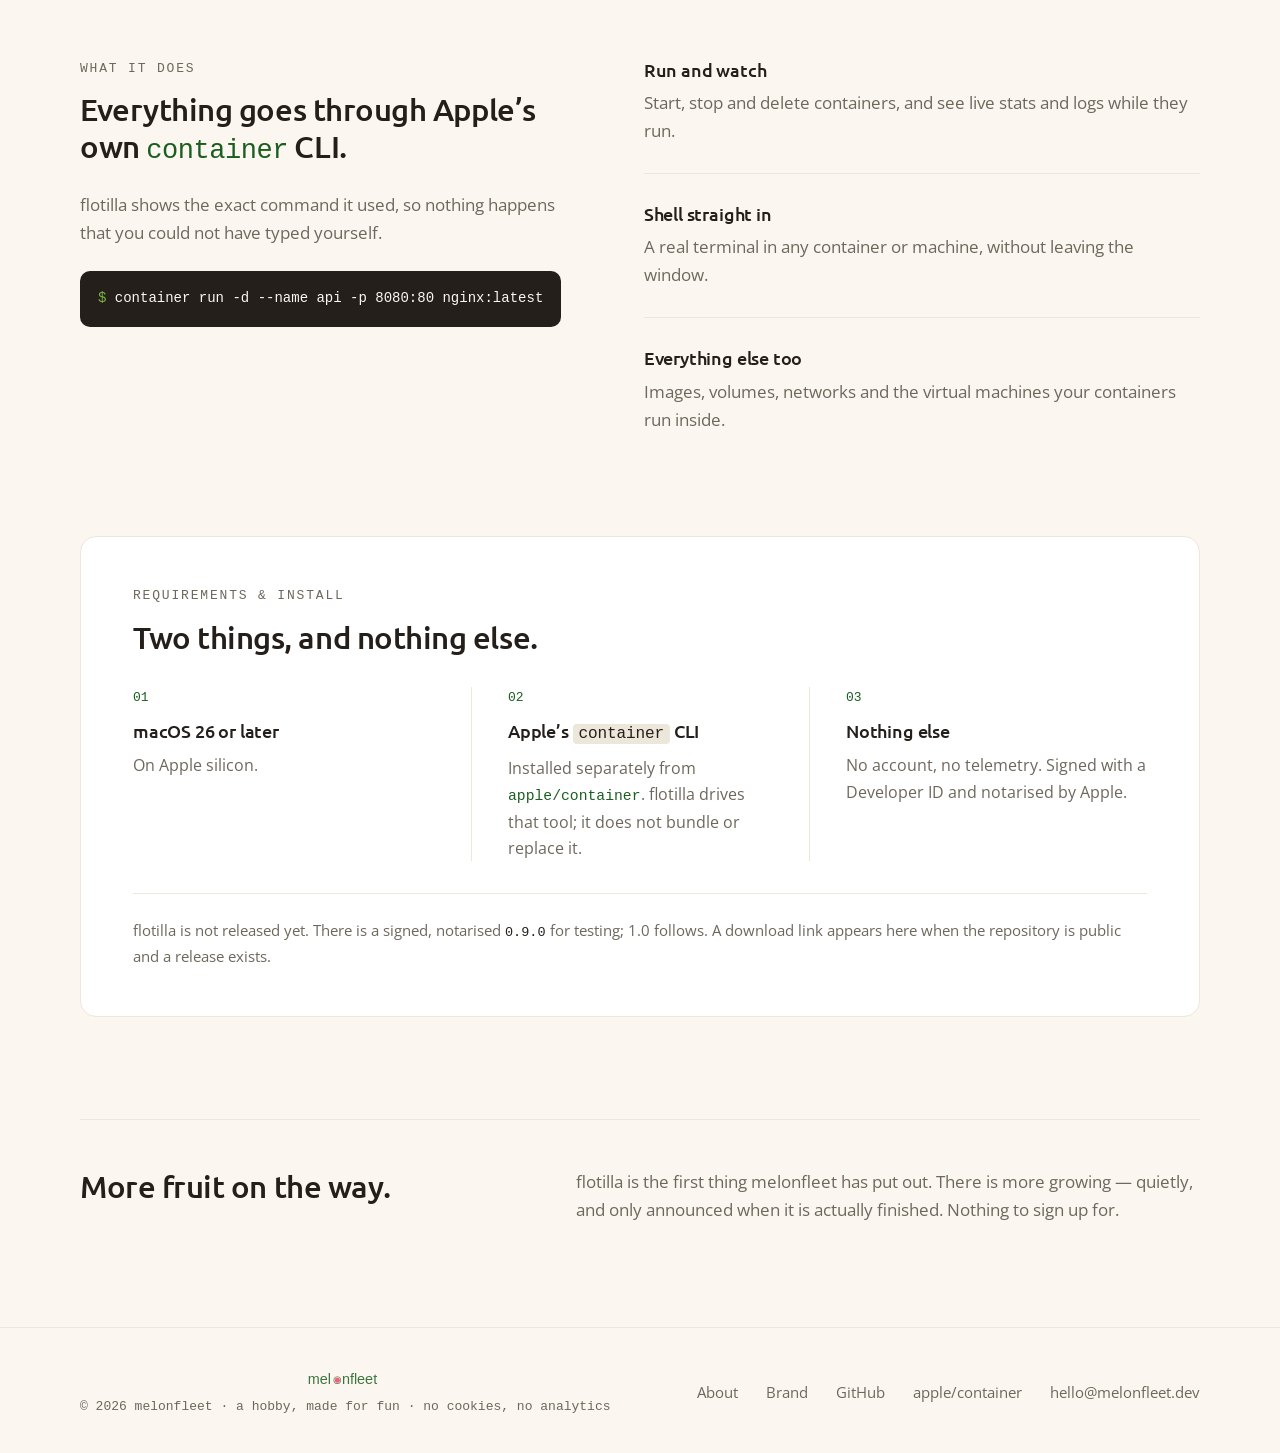
==== commit f29befac: "flotilla is written lowercase, like the logo Co-Authored-By: Claude Opus 5.5 <noreply@anthropic.com>" ====
--- a/index.html
+++ b/index.html
@@ -3,8 +3,8 @@
 <head>
 <meta charset="utf-8">
 <meta name="viewport" content="width=device-width, initial-scale=1">
-<title>Flotilla — a native macOS app for Apple containers</title>
-<meta name="description" content="Flotilla is a native macOS app for managing Apple's container CLI — containers, images, volumes, networks and virtual machines, with an embedded terminal. Free, no account, no telemetry.">
+<title>flotilla — a native macOS app for Apple containers</title>
+<meta name="description" content="flotilla is a native macOS app for managing Apple's container CLI — containers, images, volumes, networks and virtual machines, with an embedded terminal. Free, no account, no telemetry.">
 <link rel="icon" href="/favicon.svg" type="image/svg+xml">
 <link rel="icon" href="/favicon-96.png" sizes="96x96" type="image/png">
 <link rel="apple-touch-icon" href="/apple-touch-icon.png">
@@ -40,11 +40,11 @@
   <section class="hero" id="tour">
     <div class="wrap hero-head">
       <img class="hero-icon" src="/assets/icons/flotilla.svg" alt="" width="88" height="88">
-      <p class="hero-eyebrow">Flotilla &middot; by melonfleet</p>
+      <p class="hero-eyebrow">flotilla &middot; by melonfleet</p>
       <!-- Uppercased in CSS, not in the markup: the text stays sentence case for screen readers,
            search results and the browser tab, and only the rendering is capitalised. -->
       <h1 class="hero-title">Apple&rsquo;s containers, with a window.</h1>
-      <p class="hero-lede">Apple shipped <code>container</code> for macOS and left it on the command line. Flotilla is the native app on top: containers, images, volumes, networks and the virtual machines they run inside &mdash; plus a real terminal in every container. Free, no account, no telemetry.</p>
+      <p class="hero-lede">Apple shipped <code>container</code> for macOS and left it on the command line. flotilla is the native app on top: containers, images, volumes, networks and the virtual machines they run inside &mdash; plus a real terminal in every container. Free, no account, no telemetry.</p>
     </div>
 
     <!-- The track is a scroll-snap strip, so with JavaScript disabled this is still a usable
@@ -54,27 +54,27 @@
       <div class="carousel-track" data-track tabindex="0" role="group" aria-label="Screenshots, use the arrow keys to change">
 
         <figure class="slide" role="group" aria-roledescription="slide" aria-label="1 of 5">
-          <div class="shot"><img src="/assets/shots/dash.webp" width="1440" height="940" alt="Flotilla's dashboard: memory-pressure graph over five minutes, disk and network throughput charts, and a table of every running container with CPU, memory and I/O."></div>
+          <div class="shot"><img src="/assets/shots/dash.webp" width="1440" height="940" alt="flotilla's dashboard: memory-pressure graph over five minutes, disk and network throughput charts, and a table of every running container with CPU, memory and I/O."></div>
           <figcaption><strong>Dashboard.</strong> What the whole Mac is doing &mdash; pressure over five minutes, disk and network throughput, and every container&rsquo;s CPU, memory and I/O in one table.</figcaption>
         </figure>
 
         <figure class="slide" role="group" aria-roledescription="slide" aria-label="2 of 5">
-          <div class="shot"><img src="/assets/shots/containers.webp" width="1440" height="940" loading="lazy" alt="Flotilla's container list: one row per container with live CPU and memory, published ports, IP address, and start, stop and delete controls."></div>
+          <div class="shot"><img src="/assets/shots/containers.webp" width="1440" height="940" loading="lazy" alt="flotilla's container list: one row per container with live CPU and memory, published ports, IP address, and start, stop and delete controls."></div>
           <figcaption><strong>Containers.</strong> Live CPU and memory per container, published ports, addresses, and start/stop/delete on the row. Switch to cards if you prefer.</figcaption>
         </figure>
 
         <figure class="slide" role="group" aria-roledescription="slide" aria-label="3 of 5">
-          <div class="shot"><img src="/assets/shots/terminal.webp" width="1440" height="940" loading="lazy" alt="Flotilla's terminal tab: a shell open inside the running nginx container, showing its version, a passing configuration test, the nginx master and worker processes, and a live HTTP 200 response."></div>
+          <div class="shot"><img src="/assets/shots/terminal.webp" width="1440" height="940" loading="lazy" alt="flotilla's terminal tab: a shell open inside the running nginx container, showing its version, a passing configuration test, the nginx master and worker processes, and a live HTTP 200 response."></div>
           <figcaption><strong>Terminal.</strong> A real shell inside any running container or machine &mdash; test a config, read the process table, ask it for a page, without leaving the window.</figcaption>
         </figure>
 
         <figure class="slide" role="group" aria-roledescription="slide" aria-label="4 of 5">
-          <div class="shot"><img src="/assets/shots/logs.webp" width="1440" height="940" loading="lazy" alt="Flotilla's log view: a single combined feed of log lines from several containers, each tagged with its source, above a filter field."></div>
+          <div class="shot"><img src="/assets/shots/logs.webp" width="1440" height="940" loading="lazy" alt="flotilla's log view: a single combined feed of log lines from several containers, each tagged with its source, above a filter field."></div>
           <figcaption><strong>Logs.</strong> Every source in one feed, each line tagged with where it came from, filterable by name or text. No tab-hopping between containers.</figcaption>
         </figure>
 
         <figure class="slide" role="group" aria-roledescription="slide" aria-label="5 of 5">
-          <div class="shot"><img src="/assets/shots/machines.webp" width="1440" height="940" loading="lazy" alt="Flotilla's machines view: the virtual machines containers run inside, with CPU and memory allocation and controls to create, resize, start, stop and open a shell."></div>
+          <div class="shot"><img src="/assets/shots/machines.webp" width="1440" height="940" loading="lazy" alt="flotilla's machines view: the virtual machines containers run inside, with CPU and memory allocation and controls to create, resize, start, stop and open a shell."></div>
           <figcaption><strong>Machines.</strong> The virtual machines your containers actually run inside &mdash; create, resize, start, stop, and open a shell in one.</figcaption>
         </figure>
 
@@ -108,7 +108,7 @@
       <div class="split-lead">
         <p class="eyebrow">What it does</p>
         <h2>Everything goes through Apple&rsquo;s own <code class="code-accent">container</code> CLI.</h2>
-        <p class="split-lead-body">Flotilla shows the exact command it used, so nothing happens that you could not have typed yourself.</p>
+        <p class="split-lead-body">flotilla shows the exact command it used, so nothing happens that you could not have typed yourself.</p>
         <p class="terminal"><span class="terminal-prompt" aria-hidden="true">$</span> container run -d --name api -p 8080:80 nginx:latest</p>
       </div>
       <div class="points">
@@ -143,7 +143,7 @@
         <div class="req-item">
           <span class="req-num" aria-hidden="true">02</span>
           <h3>Apple&rsquo;s <code>container</code> CLI</h3>
-          <p>Installed separately from <a class="mono-link" href="https://github.com/apple/container" target="_blank" rel="noopener">apple/container</a>. Flotilla drives that tool; it does not bundle or replace it.</p>
+          <p>Installed separately from <a class="mono-link" href="https://github.com/apple/container" target="_blank" rel="noopener">apple/container</a>. flotilla drives that tool; it does not bundle or replace it.</p>
         </div>
         <div class="req-item">
           <span class="req-num" aria-hidden="true">03</span>
@@ -153,14 +153,14 @@
       </div>
       <!-- Why there is no download button. A page that simply omitted it would read as an oversight;
            saying what has to be true first is the honest version. -->
-      <p class="req-note">Flotilla is not released yet. There is a signed, notarised <span class="mono">0.9.0</span> for testing; 1.0 follows. A download link appears here when the repository is public and a release exists.</p>
+      <p class="req-note">flotilla is not released yet. There is a signed, notarised <span class="mono">0.9.0</span> for testing; 1.0 follows. A download link appears here when the repository is public and a release exists.</p>
     </div>
   </section>
 
   <section class="wrap section">
     <div class="teaser">
       <h2>More fruit on the way.</h2>
-      <p>Flotilla is the first thing melonfleet has put out. There is more growing &mdash; quietly, and only announced when it is actually finished. Nothing to sign up for.</p>
+      <p>flotilla is the first thing melonfleet has put out. There is more growing &mdash; quietly, and only announced when it is actually finished. Nothing to sign up for.</p>
     </div>
   </section>
 
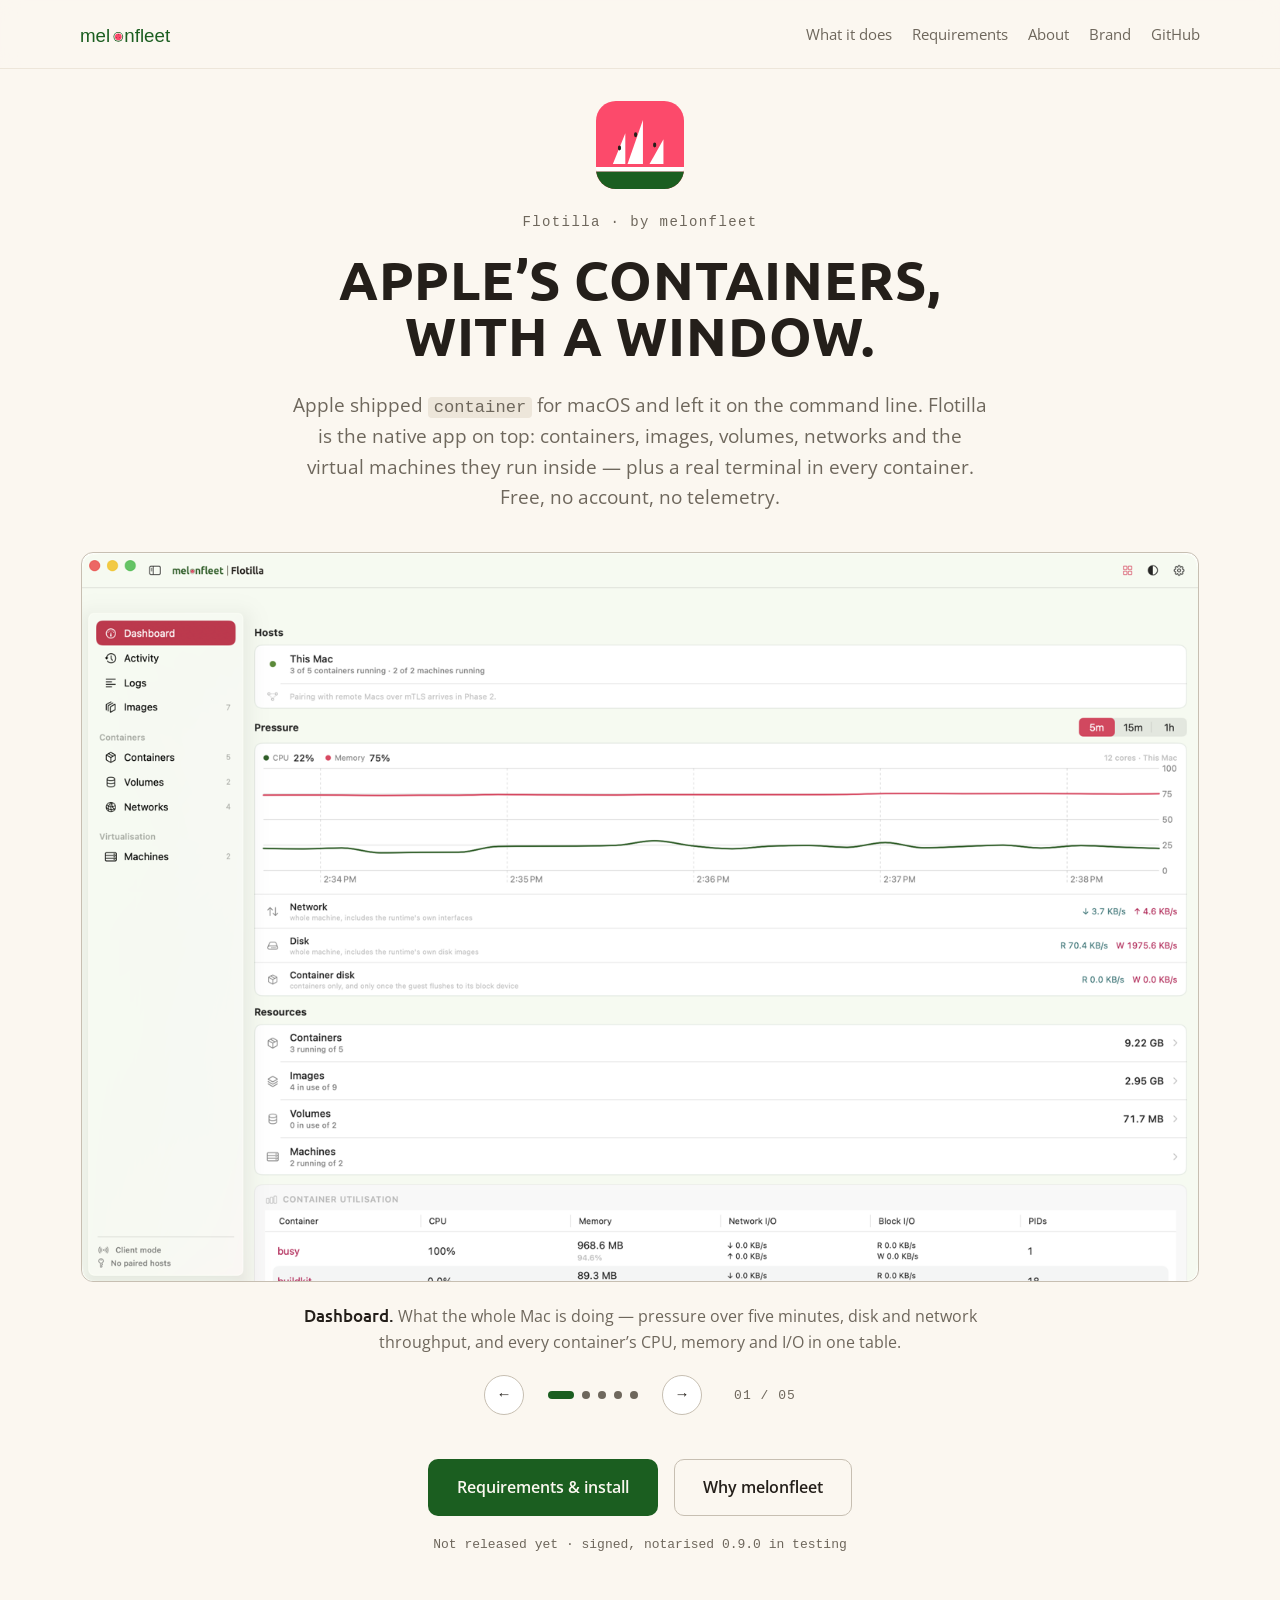
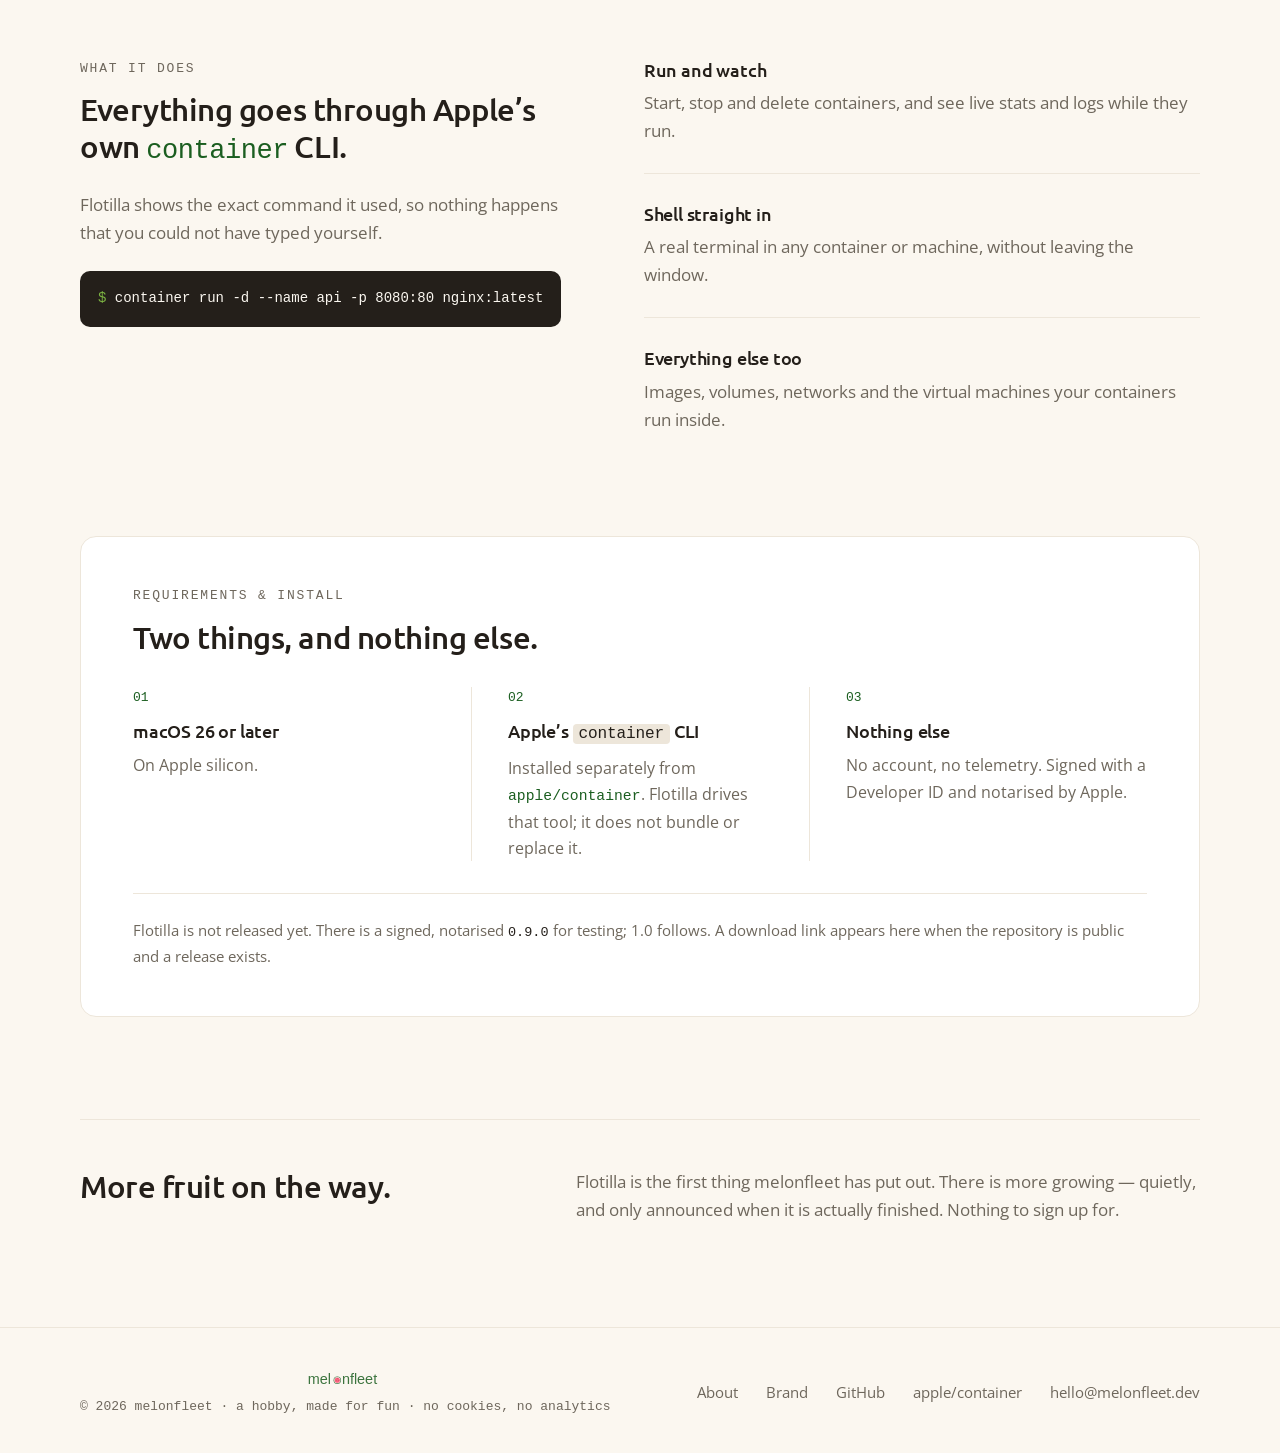
==== commit 6642c050: "Flotilla keeps its capital F again Reverts the lowercase change: only the app's drawn wordmark is lo" ====
--- a/index.html
+++ b/index.html
@@ -3,8 +3,8 @@
 <head>
 <meta charset="utf-8">
 <meta name="viewport" content="width=device-width, initial-scale=1">
-<title>flotilla — a native macOS app for Apple containers</title>
-<meta name="description" content="flotilla is a native macOS app for managing Apple's container CLI — containers, images, volumes, networks and virtual machines, with an embedded terminal. Free, no account, no telemetry.">
+<title>Flotilla — a native macOS app for Apple containers</title>
+<meta name="description" content="Flotilla is a native macOS app for managing Apple's container CLI — containers, images, volumes, networks and virtual machines, with an embedded terminal. Free, no account, no telemetry.">
 <link rel="icon" href="/favicon.svg" type="image/svg+xml">
 <link rel="icon" href="/favicon-96.png" sizes="96x96" type="image/png">
 <link rel="apple-touch-icon" href="/apple-touch-icon.png">
@@ -40,11 +40,11 @@
   <section class="hero" id="tour">
     <div class="wrap hero-head">
       <img class="hero-icon" src="/assets/icons/flotilla.svg" alt="" width="88" height="88">
-      <p class="hero-eyebrow">flotilla &middot; by melonfleet</p>
+      <p class="hero-eyebrow">Flotilla &middot; by melonfleet</p>
       <!-- Uppercased in CSS, not in the markup: the text stays sentence case for screen readers,
            search results and the browser tab, and only the rendering is capitalised. -->
       <h1 class="hero-title">Apple&rsquo;s containers, with a window.</h1>
-      <p class="hero-lede">Apple shipped <code>container</code> for macOS and left it on the command line. flotilla is the native app on top: containers, images, volumes, networks and the virtual machines they run inside &mdash; plus a real terminal in every container. Free, no account, no telemetry.</p>
+      <p class="hero-lede">Apple shipped <code>container</code> for macOS and left it on the command line. Flotilla is the native app on top: containers, images, volumes, networks and the virtual machines they run inside &mdash; plus a real terminal in every container. Free, no account, no telemetry.</p>
     </div>
 
     <!-- The track is a scroll-snap strip, so with JavaScript disabled this is still a usable
@@ -54,27 +54,27 @@
       <div class="carousel-track" data-track tabindex="0" role="group" aria-label="Screenshots, use the arrow keys to change">
 
         <figure class="slide" role="group" aria-roledescription="slide" aria-label="1 of 5">
-          <div class="shot"><img src="/assets/shots/dash.webp" width="1440" height="940" alt="flotilla's dashboard: memory-pressure graph over five minutes, disk and network throughput charts, and a table of every running container with CPU, memory and I/O."></div>
+          <div class="shot"><img src="/assets/shots/dash.webp" width="1440" height="940" alt="Flotilla's dashboard: memory-pressure graph over five minutes, disk and network throughput charts, and a table of every running container with CPU, memory and I/O."></div>
           <figcaption><strong>Dashboard.</strong> What the whole Mac is doing &mdash; pressure over five minutes, disk and network throughput, and every container&rsquo;s CPU, memory and I/O in one table.</figcaption>
         </figure>
 
         <figure class="slide" role="group" aria-roledescription="slide" aria-label="2 of 5">
-          <div class="shot"><img src="/assets/shots/containers.webp" width="1440" height="940" loading="lazy" alt="flotilla's container list: one row per container with live CPU and memory, published ports, IP address, and start, stop and delete controls."></div>
+          <div class="shot"><img src="/assets/shots/containers.webp" width="1440" height="940" loading="lazy" alt="Flotilla's container list: one row per container with live CPU and memory, published ports, IP address, and start, stop and delete controls."></div>
           <figcaption><strong>Containers.</strong> Live CPU and memory per container, published ports, addresses, and start/stop/delete on the row. Switch to cards if you prefer.</figcaption>
         </figure>
 
         <figure class="slide" role="group" aria-roledescription="slide" aria-label="3 of 5">
-          <div class="shot"><img src="/assets/shots/terminal.webp" width="1440" height="940" loading="lazy" alt="flotilla's terminal tab: a shell open inside the running nginx container, showing its version, a passing configuration test, the nginx master and worker processes, and a live HTTP 200 response."></div>
+          <div class="shot"><img src="/assets/shots/terminal.webp" width="1440" height="940" loading="lazy" alt="Flotilla's terminal tab: a shell open inside the running nginx container, showing its version, a passing configuration test, the nginx master and worker processes, and a live HTTP 200 response."></div>
           <figcaption><strong>Terminal.</strong> A real shell inside any running container or machine &mdash; test a config, read the process table, ask it for a page, without leaving the window.</figcaption>
         </figure>
 
         <figure class="slide" role="group" aria-roledescription="slide" aria-label="4 of 5">
-          <div class="shot"><img src="/assets/shots/logs.webp" width="1440" height="940" loading="lazy" alt="flotilla's log view: a single combined feed of log lines from several containers, each tagged with its source, above a filter field."></div>
+          <div class="shot"><img src="/assets/shots/logs.webp" width="1440" height="940" loading="lazy" alt="Flotilla's log view: a single combined feed of log lines from several containers, each tagged with its source, above a filter field."></div>
           <figcaption><strong>Logs.</strong> Every source in one feed, each line tagged with where it came from, filterable by name or text. No tab-hopping between containers.</figcaption>
         </figure>
 
         <figure class="slide" role="group" aria-roledescription="slide" aria-label="5 of 5">
-          <div class="shot"><img src="/assets/shots/machines.webp" width="1440" height="940" loading="lazy" alt="flotilla's machines view: the virtual machines containers run inside, with CPU and memory allocation and controls to create, resize, start, stop and open a shell."></div>
+          <div class="shot"><img src="/assets/shots/machines.webp" width="1440" height="940" loading="lazy" alt="Flotilla's machines view: the virtual machines containers run inside, with CPU and memory allocation and controls to create, resize, start, stop and open a shell."></div>
           <figcaption><strong>Machines.</strong> The virtual machines your containers actually run inside &mdash; create, resize, start, stop, and open a shell in one.</figcaption>
         </figure>
 
@@ -108,7 +108,7 @@
       <div class="split-lead">
         <p class="eyebrow">What it does</p>
         <h2>Everything goes through Apple&rsquo;s own <code class="code-accent">container</code> CLI.</h2>
-        <p class="split-lead-body">flotilla shows the exact command it used, so nothing happens that you could not have typed yourself.</p>
+        <p class="split-lead-body">Flotilla shows the exact command it used, so nothing happens that you could not have typed yourself.</p>
         <p class="terminal"><span class="terminal-prompt" aria-hidden="true">$</span> container run -d --name api -p 8080:80 nginx:latest</p>
       </div>
       <div class="points">
@@ -143,7 +143,7 @@
         <div class="req-item">
           <span class="req-num" aria-hidden="true">02</span>
           <h3>Apple&rsquo;s <code>container</code> CLI</h3>
-          <p>Installed separately from <a class="mono-link" href="https://github.com/apple/container" target="_blank" rel="noopener">apple/container</a>. flotilla drives that tool; it does not bundle or replace it.</p>
+          <p>Installed separately from <a class="mono-link" href="https://github.com/apple/container" target="_blank" rel="noopener">apple/container</a>. Flotilla drives that tool; it does not bundle or replace it.</p>
         </div>
         <div class="req-item">
           <span class="req-num" aria-hidden="true">03</span>
@@ -153,14 +153,14 @@
       </div>
       <!-- Why there is no download button. A page that simply omitted it would read as an oversight;
            saying what has to be true first is the honest version. -->
-      <p class="req-note">flotilla is not released yet. There is a signed, notarised <span class="mono">0.9.0</span> for testing; 1.0 follows. A download link appears here when the repository is public and a release exists.</p>
+      <p class="req-note">Flotilla is not released yet. There is a signed, notarised <span class="mono">0.9.0</span> for testing; 1.0 follows. A download link appears here when the repository is public and a release exists.</p>
     </div>
   </section>
 
   <section class="wrap section">
     <div class="teaser">
       <h2>More fruit on the way.</h2>
-      <p>flotilla is the first thing melonfleet has put out. There is more growing &mdash; quietly, and only announced when it is actually finished. Nothing to sign up for.</p>
+      <p>Flotilla is the first thing melonfleet has put out. There is more growing &mdash; quietly, and only announced when it is actually finished. Nothing to sign up for.</p>
     </div>
   </section>
 
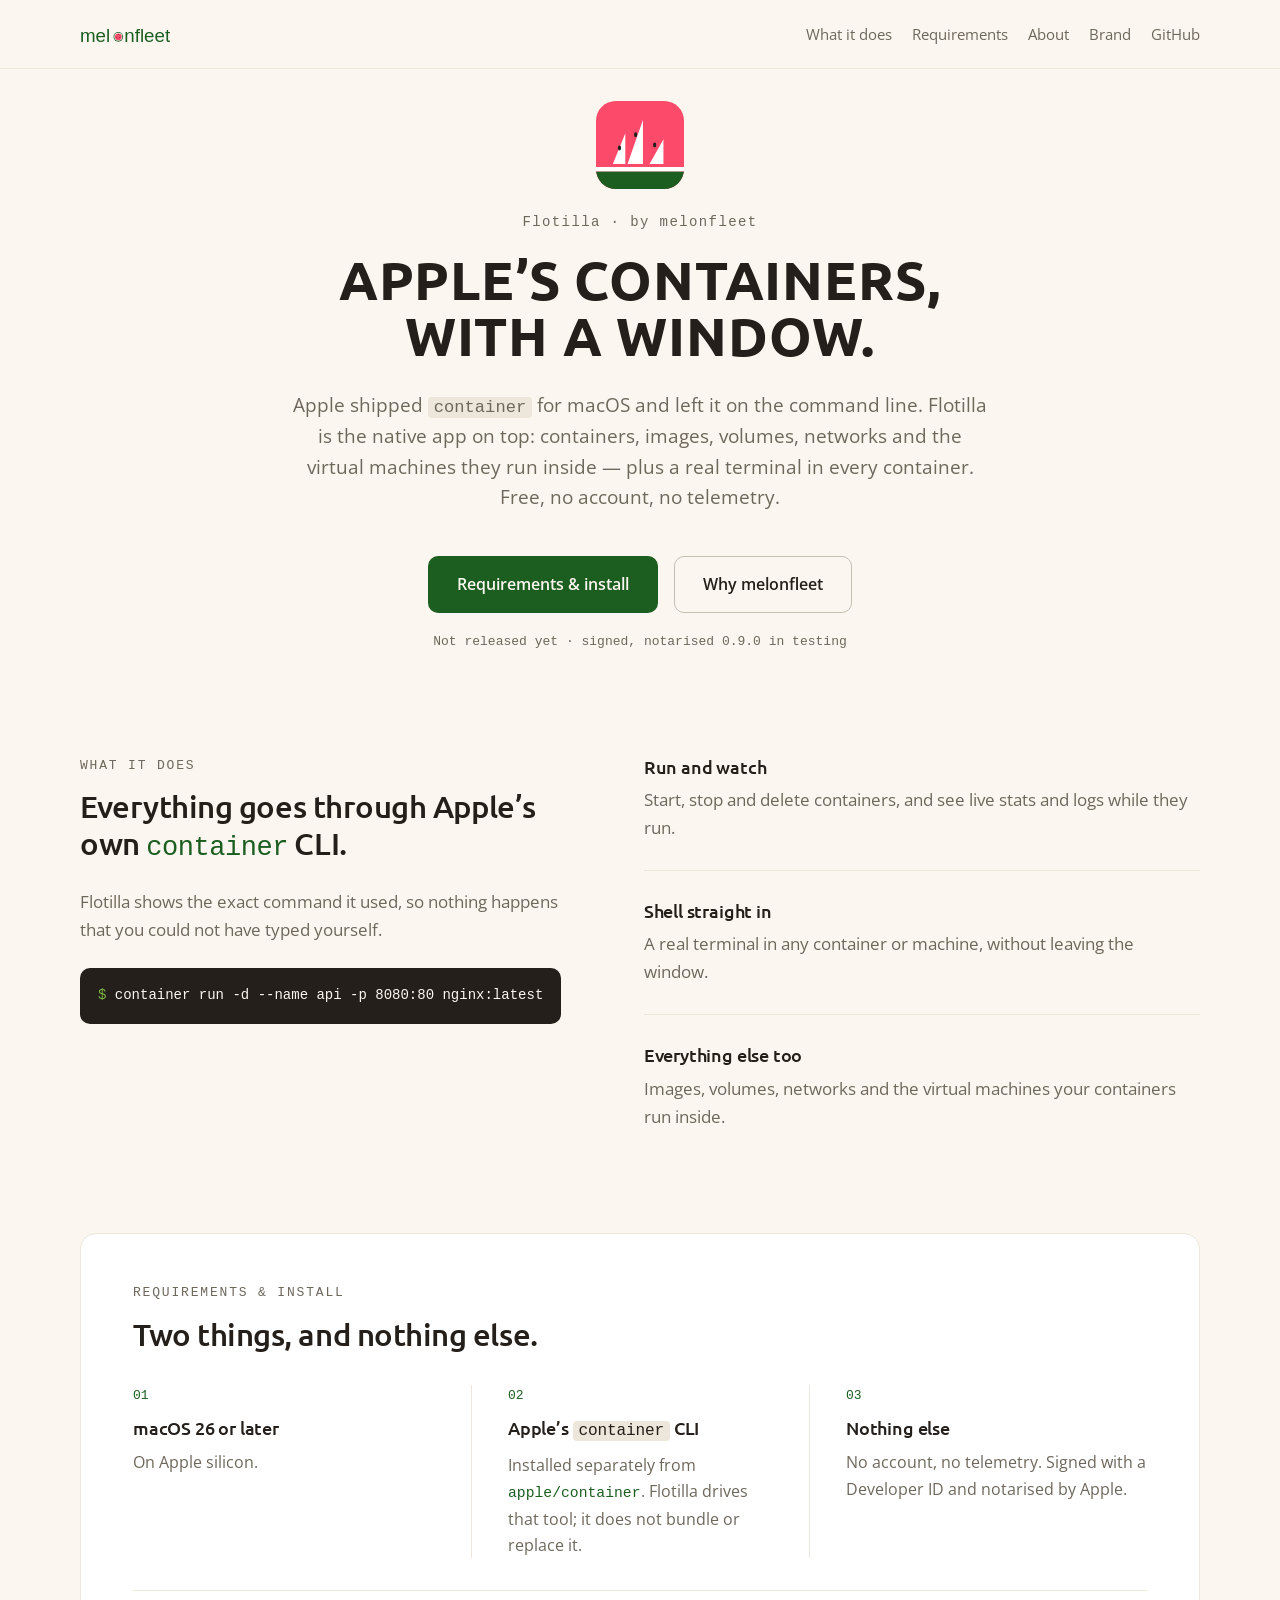
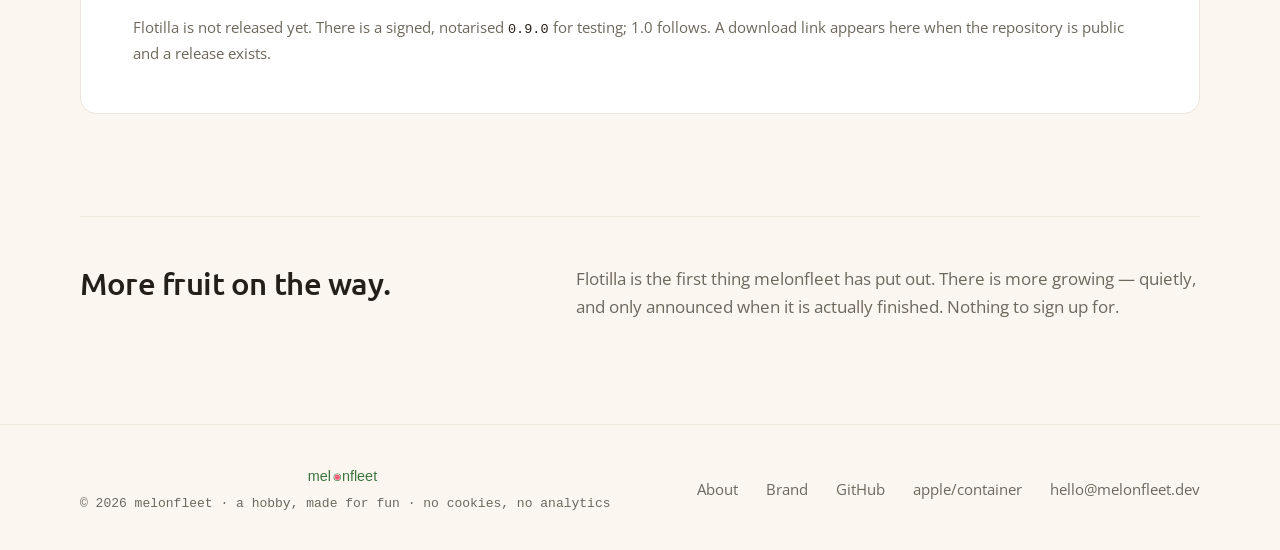
==== commit 82616cdf: "Take the out-of-date screenshots off the home page They showed Flotilla before the rows, split view " ====
--- a/index.html
+++ b/index.html
@@ -47,52 +47,9 @@
       <p class="hero-lede">Apple shipped <code>container</code> for macOS and left it on the command line. Flotilla is the native app on top: containers, images, volumes, networks and the virtual machines they run inside &mdash; plus a real terminal in every container. Free, no account, no telemetry.</p>
     </div>
 
-    <!-- The track is a scroll-snap strip, so with JavaScript disabled this is still a usable
-         swipeable, snapping gallery rather than a single frozen image. The buttons, dots and
-         counter below are an enhancement on top of it, not the mechanism. -->
-    <div class="carousel" data-carousel aria-roledescription="carousel" aria-label="Screenshot tour">
-      <div class="carousel-track" data-track tabindex="0" role="group" aria-label="Screenshots, use the arrow keys to change">
-
-        <figure class="slide" role="group" aria-roledescription="slide" aria-label="1 of 5">
-          <div class="shot"><img src="/assets/shots/dash.webp" width="1440" height="940" alt="Flotilla's dashboard: memory-pressure graph over five minutes, disk and network throughput charts, and a table of every running container with CPU, memory and I/O."></div>
-          <figcaption><strong>Dashboard.</strong> What the whole Mac is doing &mdash; pressure over five minutes, disk and network throughput, and every container&rsquo;s CPU, memory and I/O in one table.</figcaption>
-        </figure>
-
-        <figure class="slide" role="group" aria-roledescription="slide" aria-label="2 of 5">
-          <div class="shot"><img src="/assets/shots/containers.webp" width="1440" height="940" loading="lazy" alt="Flotilla's container list: one row per container with live CPU and memory, published ports, IP address, and start, stop and delete controls."></div>
-          <figcaption><strong>Containers.</strong> Live CPU and memory per container, published ports, addresses, and start/stop/delete on the row. Switch to cards if you prefer.</figcaption>
-        </figure>
-
-        <figure class="slide" role="group" aria-roledescription="slide" aria-label="3 of 5">
-          <div class="shot"><img src="/assets/shots/terminal.webp" width="1440" height="940" loading="lazy" alt="Flotilla's terminal tab: a shell open inside the running nginx container, showing its version, a passing configuration test, the nginx master and worker processes, and a live HTTP 200 response."></div>
-          <figcaption><strong>Terminal.</strong> A real shell inside any running container or machine &mdash; test a config, read the process table, ask it for a page, without leaving the window.</figcaption>
-        </figure>
-
-        <figure class="slide" role="group" aria-roledescription="slide" aria-label="4 of 5">
-          <div class="shot"><img src="/assets/shots/logs.webp" width="1440" height="940" loading="lazy" alt="Flotilla's log view: a single combined feed of log lines from several containers, each tagged with its source, above a filter field."></div>
-          <figcaption><strong>Logs.</strong> Every source in one feed, each line tagged with where it came from, filterable by name or text. No tab-hopping between containers.</figcaption>
-        </figure>
-
-        <figure class="slide" role="group" aria-roledescription="slide" aria-label="5 of 5">
-          <div class="shot"><img src="/assets/shots/machines.webp" width="1440" height="940" loading="lazy" alt="Flotilla's machines view: the virtual machines containers run inside, with CPU and memory allocation and controls to create, resize, start, stop and open a shell."></div>
-          <figcaption><strong>Machines.</strong> The virtual machines your containers actually run inside &mdash; create, resize, start, stop, and open a shell in one.</figcaption>
-        </figure>
-
-      </div>
-
-      <div class="carousel-controls">
-        <button type="button" class="carousel-btn" data-prev aria-label="Previous screenshot"><span aria-hidden="true">&larr;</span></button>
-        <div class="carousel-dots" data-dots>
-          <button type="button" class="dot" data-goto="0" aria-label="Show the dashboard" aria-current="true"></button>
-          <button type="button" class="dot" data-goto="1" aria-label="Show the container list"></button>
-          <button type="button" class="dot" data-goto="2" aria-label="Show a container terminal"></button>
-          <button type="button" class="dot" data-goto="3" aria-label="Show the log view"></button>
-          <button type="button" class="dot" data-goto="4" aria-label="Show the machines view"></button>
-        </div>
-        <button type="button" class="carousel-btn" data-next aria-label="Next screenshot"><span aria-hidden="true">&rarr;</span></button>
-        <span class="carousel-counter" data-counter aria-hidden="true">01 / 05</span>
-      </div>
-    </div>
+    <!-- The screenshot carousel lived here. Its screenshots were out of date and were removed on
+         19 October 2026 (Kamal); new ones come later. The carousel's CSS and script are kept, idle,
+         so a new set can drop back in as figures inside a `data-carousel` block. -->
 
     <div class="wrap hero-foot">
       <div class="hero-actions">
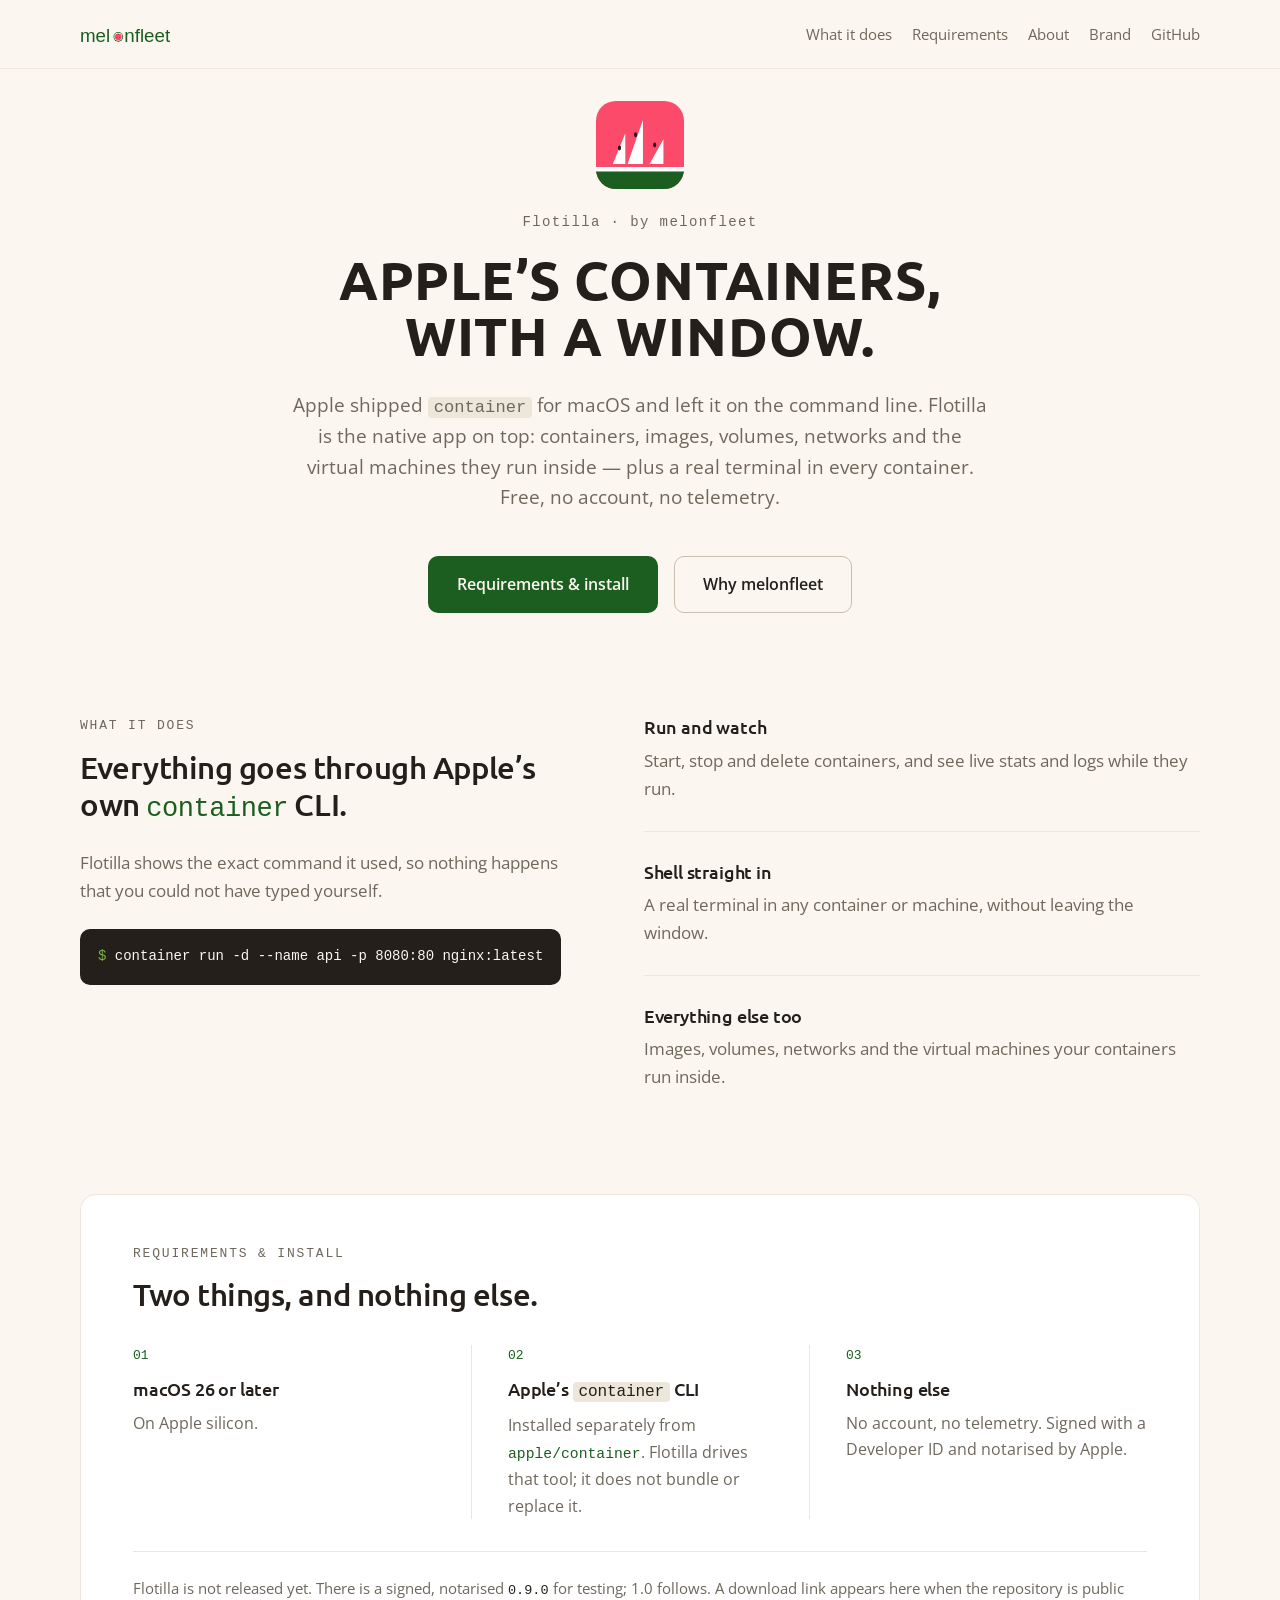
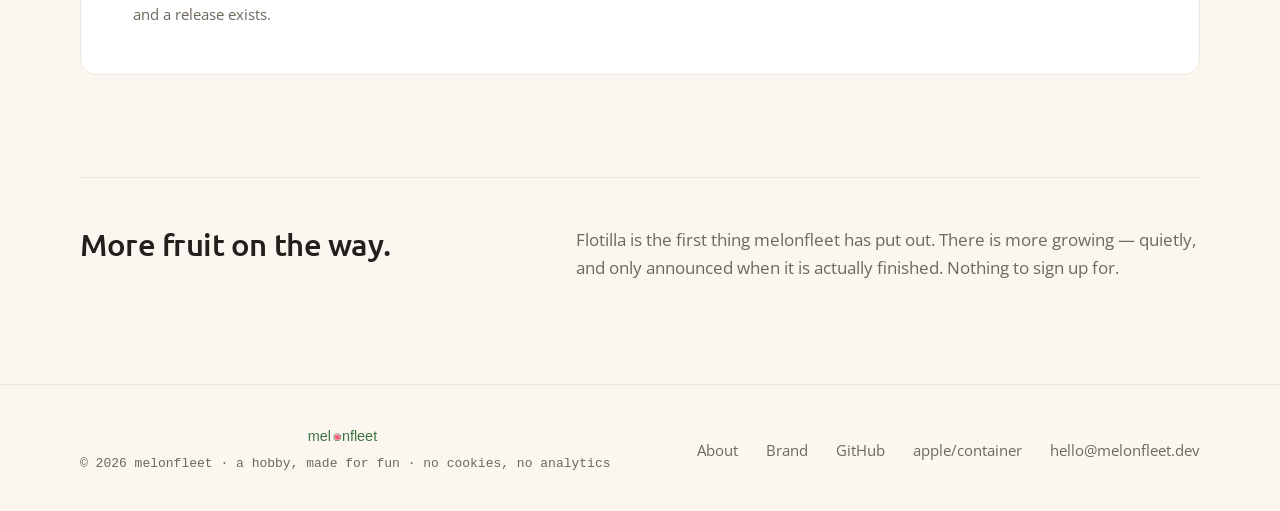
==== commit 3c3b7e07: "Drop the out-of-date release status line under the hero buttons Co-Authored-By: Claude Opus 5.5 <nor" ====
--- a/index.html
+++ b/index.html
@@ -56,7 +56,6 @@
         <a class="btn btn-primary" href="#requirements">Requirements &amp; install</a>
         <a class="btn btn-ghost" href="/about">Why melonfleet</a>
       </div>
-      <p class="hero-status">Not released yet &middot; signed, notarised 0.9.0 in testing</p>
     </div>
   </section>
 
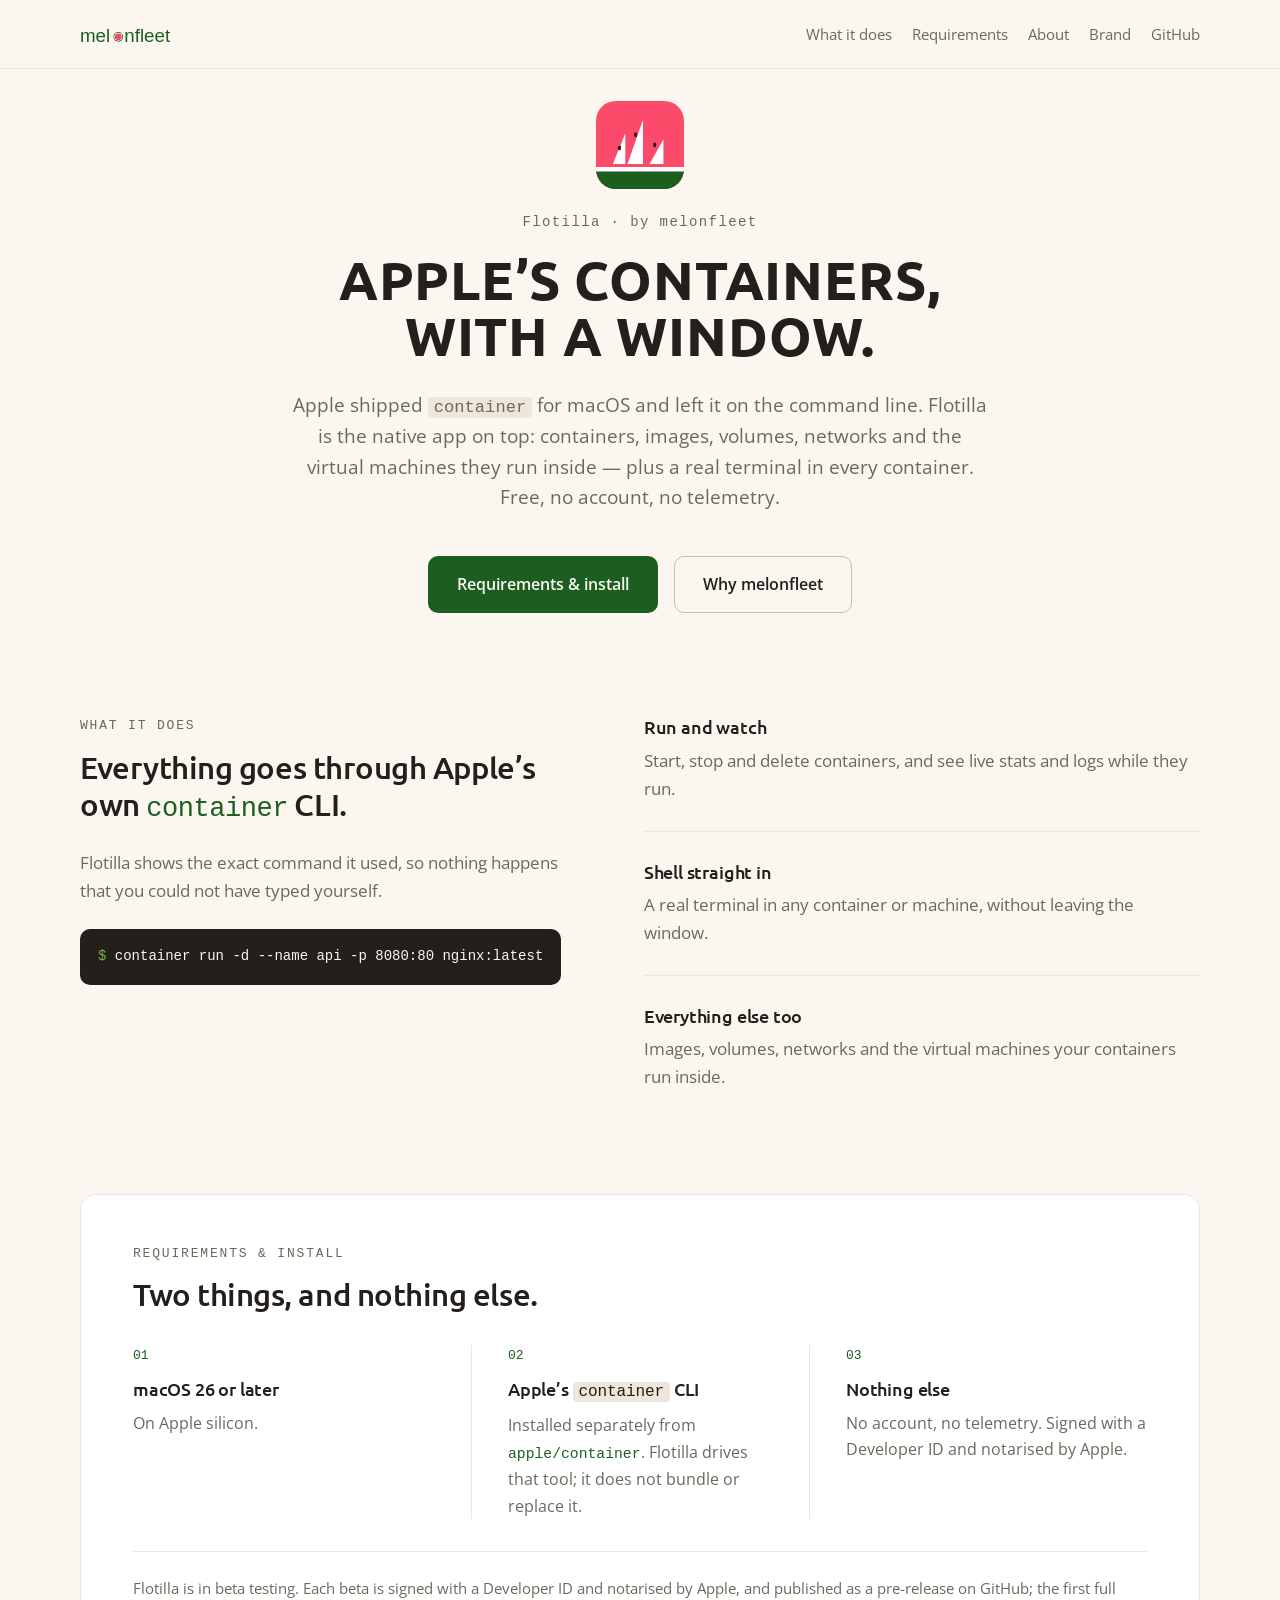
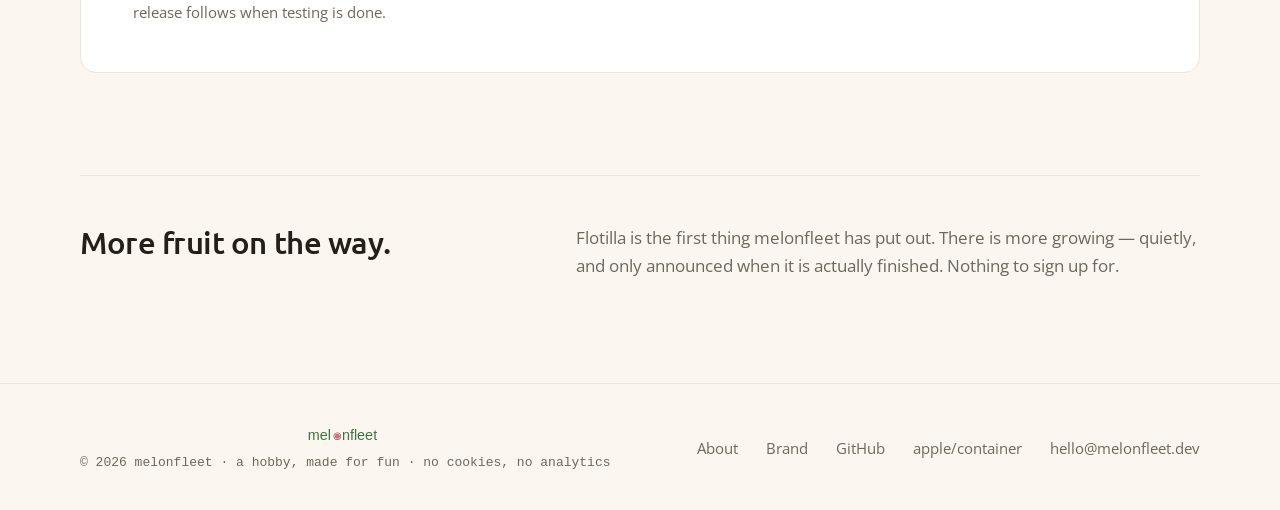
==== commit b566e3b0: "Flotilla is in beta testing, not unreleased: the install note and About say so The note named a 0.9." ====
--- a/index.html
+++ b/index.html
@@ -107,9 +107,8 @@
           <p>No account, no telemetry. Signed with a Developer ID and notarised by Apple.</p>
         </div>
       </div>
-      <!-- Why there is no download button. A page that simply omitted it would read as an oversight;
-           saying what has to be true first is the honest version. -->
-      <p class="req-note">Flotilla is not released yet. There is a signed, notarised <span class="mono">0.9.0</span> for testing; 1.0 follows. A download link appears here when the repository is public and a release exists.</p>
+      <!-- No version named here, so the line doesn't go stale with each beta (19 October 2026). -->
+      <p class="req-note">Flotilla is in beta testing. Each beta is signed with a Developer ID and notarised by Apple, and published as a pre-release on GitHub; the first full release follows when testing is done.</p>
     </div>
   </section>
 
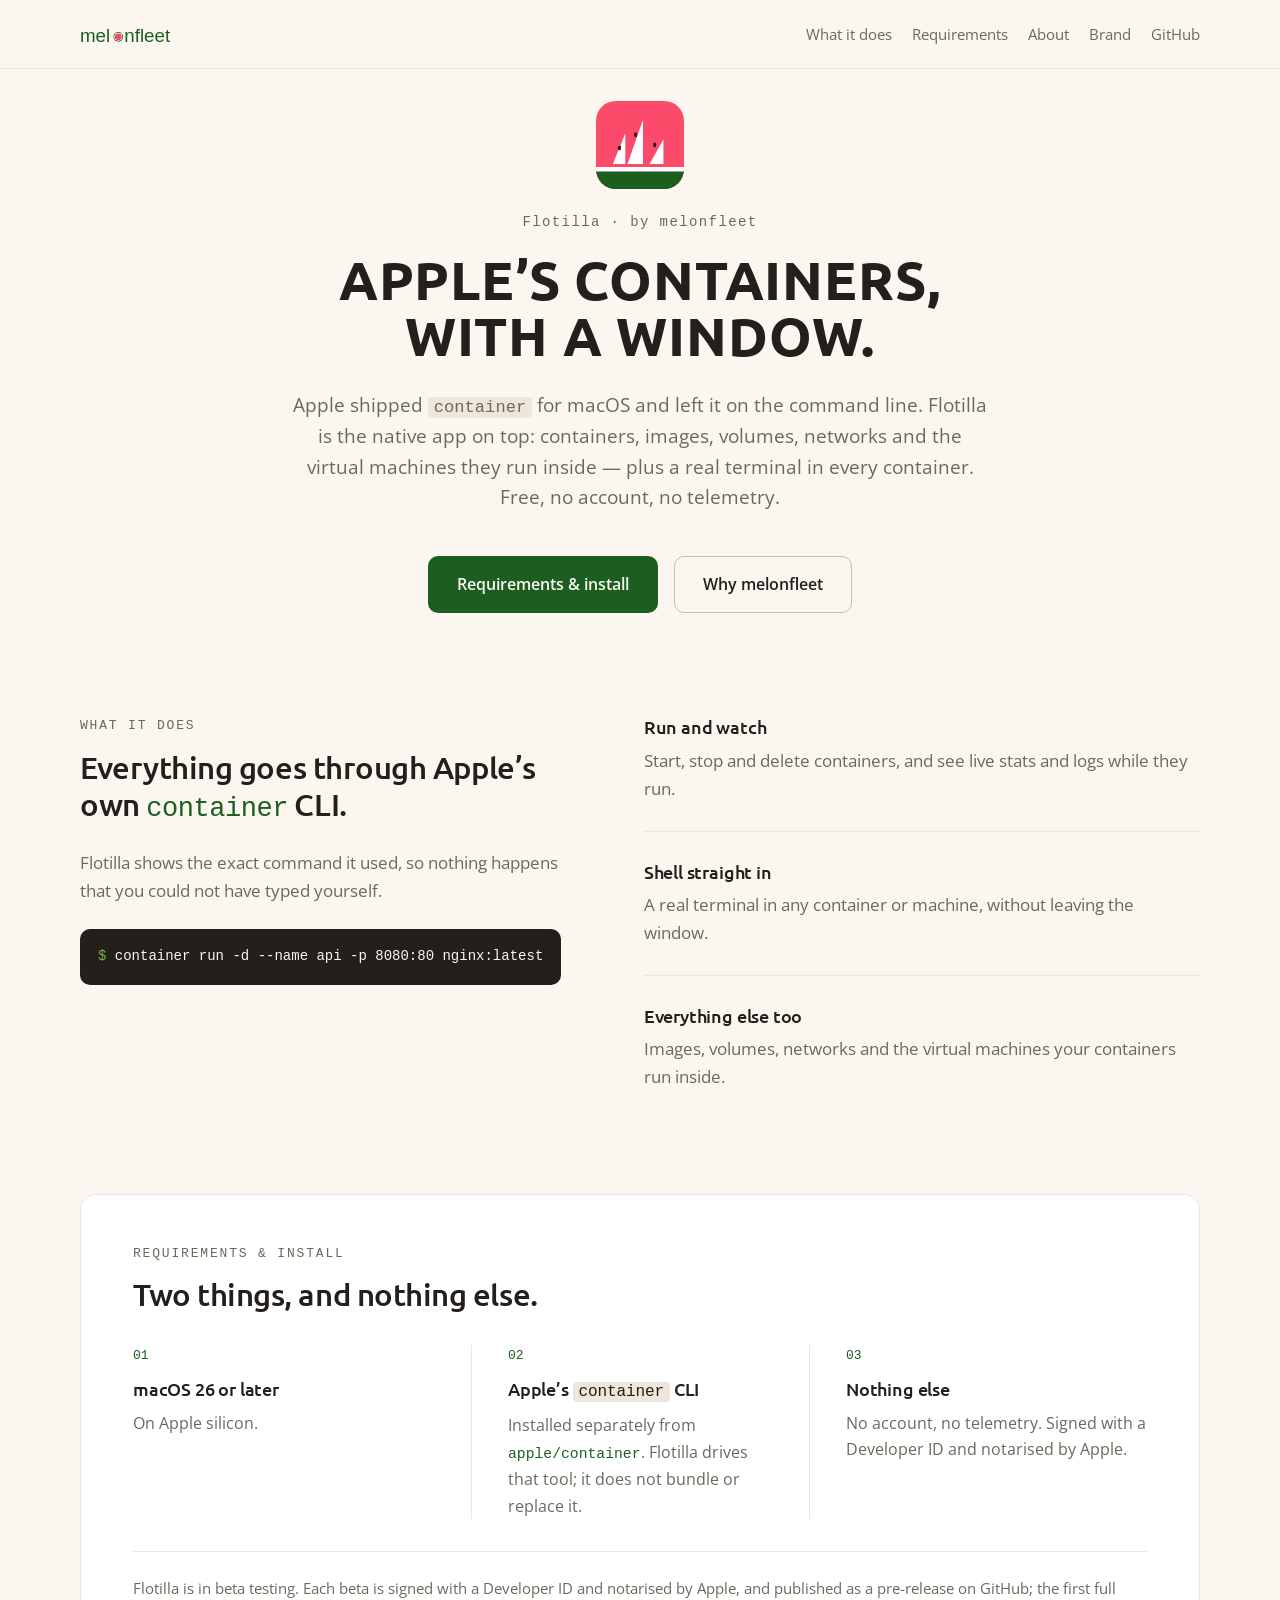
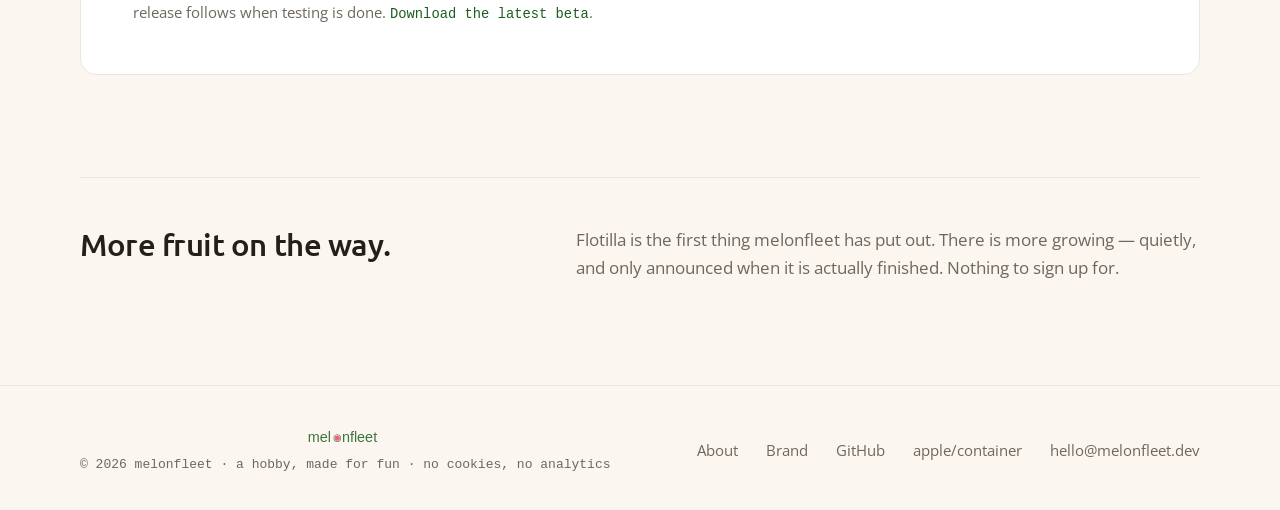
==== commit fc7cdf31: "Link the latest beta from the install note The releases page, since GitHub's /releases/latest skips " ====
--- a/index.html
+++ b/index.html
@@ -108,7 +108,7 @@
         </div>
       </div>
       <!-- No version named here, so the line doesn't go stale with each beta (19 October 2026). -->
-      <p class="req-note">Flotilla is in beta testing. Each beta is signed with a Developer ID and notarised by Apple, and published as a pre-release on GitHub; the first full release follows when testing is done.</p>
+      <p class="req-note">Flotilla is in beta testing. Each beta is signed with a Developer ID and notarised by Apple, and published as a pre-release on GitHub; the first full release follows when testing is done. <a class="mono-link" href="https://github.com/melonfleet/flotilla/releases" target="_blank" rel="noopener">Download the latest beta</a>.</p>
     </div>
   </section>
 
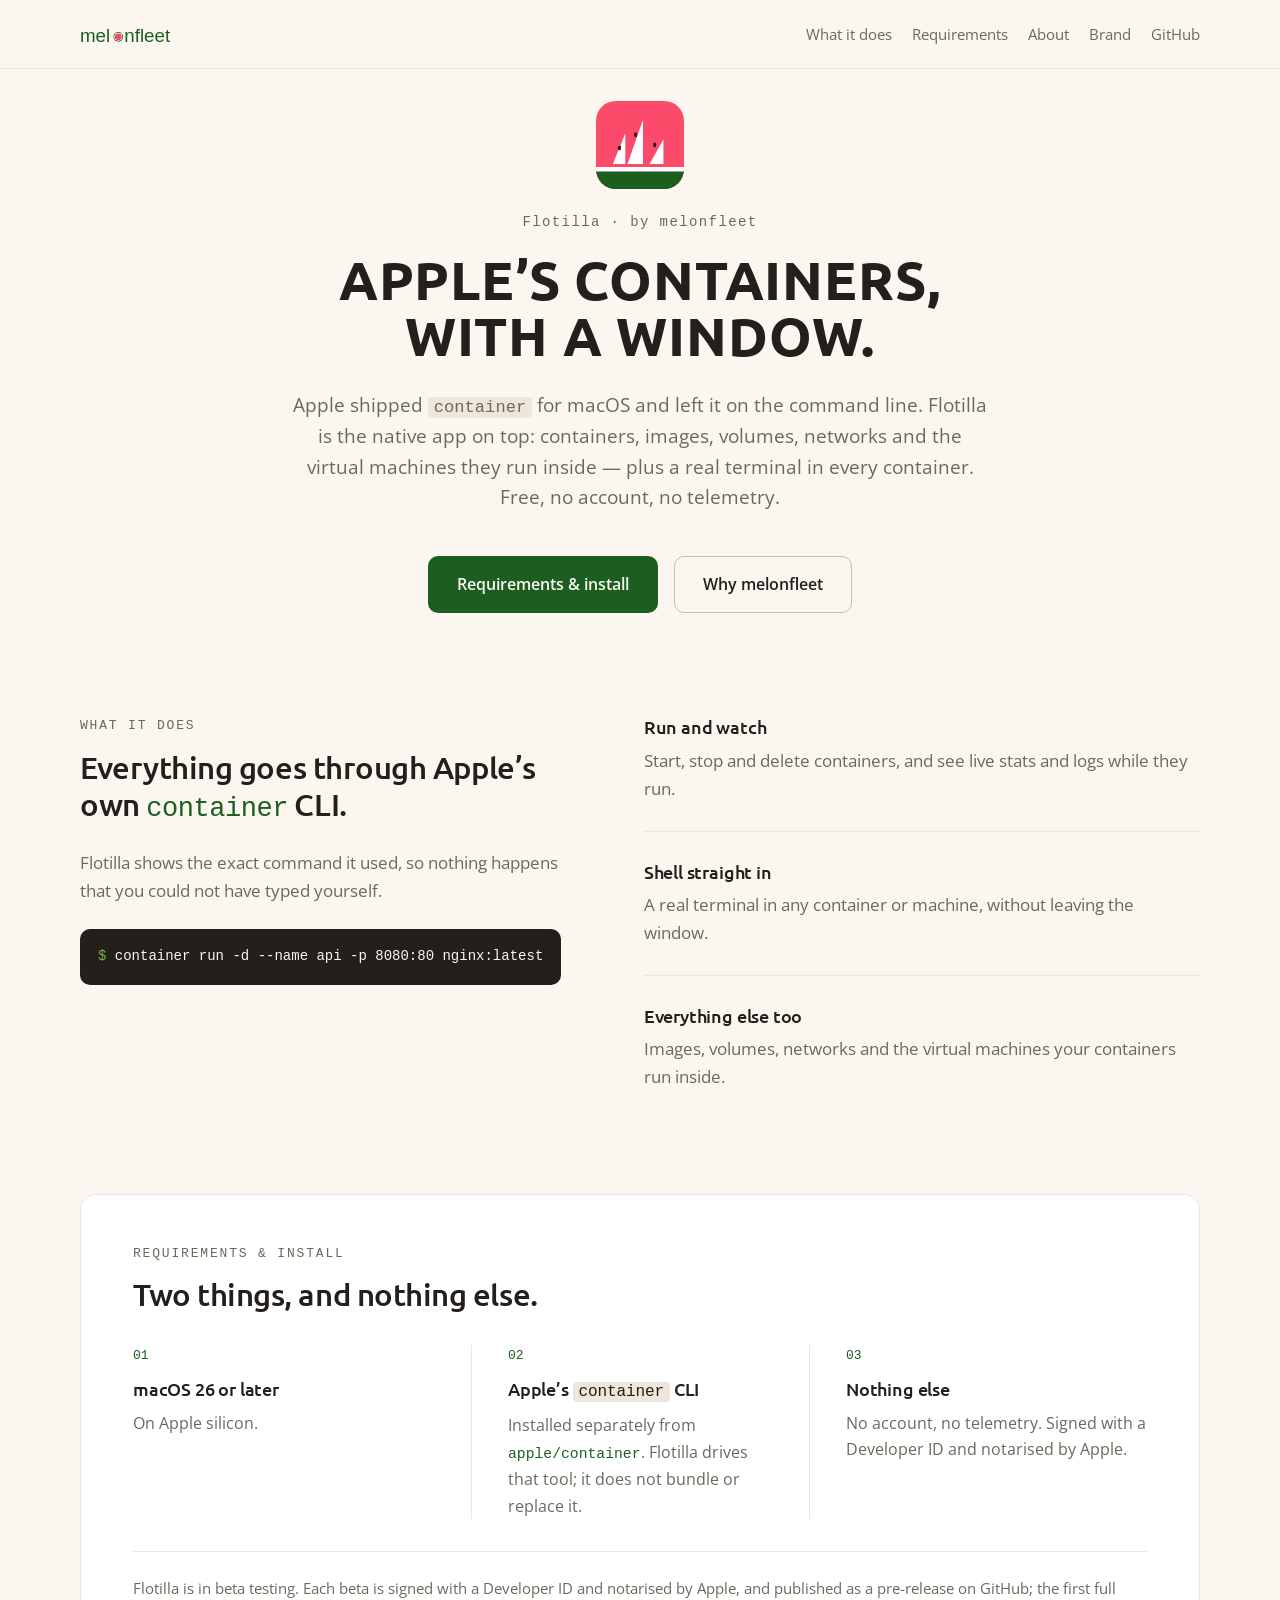
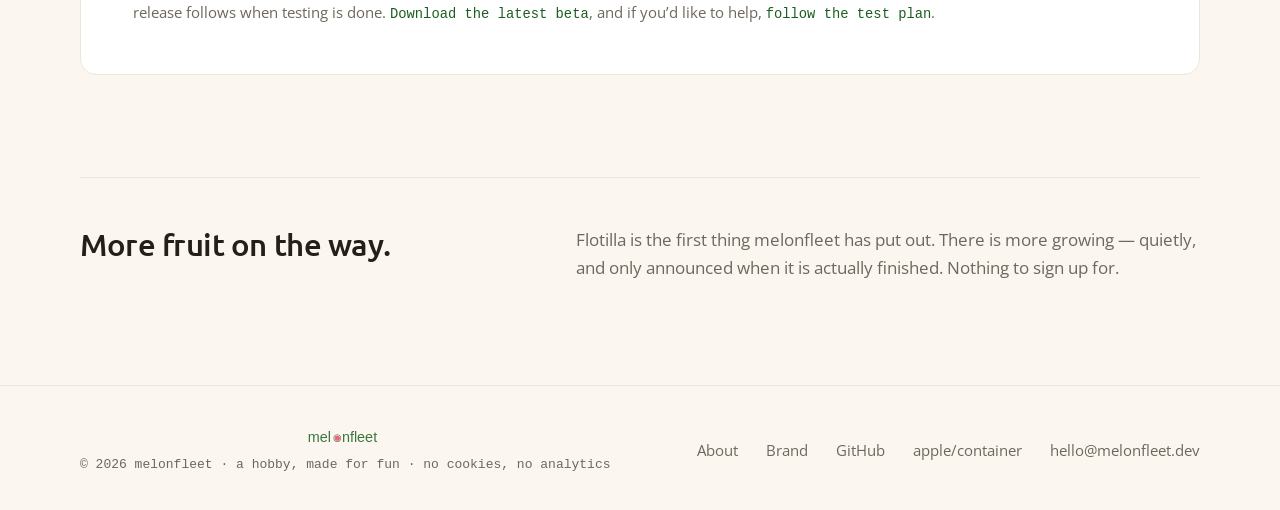
==== commit a7c76530: "Beta test v2 patch applied" ====
--- a/index.html
+++ b/index.html
@@ -108,7 +108,7 @@
         </div>
       </div>
       <!-- No version named here, so the line doesn't go stale with each beta (19 October 2026). -->
-      <p class="req-note">Flotilla is in beta testing. Each beta is signed with a Developer ID and notarised by Apple, and published as a pre-release on GitHub; the first full release follows when testing is done. <a class="mono-link" href="https://github.com/melonfleet/flotilla/releases" target="_blank" rel="noopener">Download the latest beta</a>.</p>
+      <p class="req-note">Flotilla is in beta testing. Each beta is signed with a Developer ID and notarised by Apple, and published as a pre-release on GitHub; the first full release follows when testing is done. <a class="mono-link" href="https://github.com/melonfleet/flotilla/releases" target="_blank" rel="noopener">Download the latest beta</a>, and if you&rsquo;d like to help, <a class="mono-link" href="/flotilla/beta/">follow the test plan</a>.</p>
     </div>
   </section>
 
--- a/style.css
+++ b/style.css
@@ -429,6 +429,258 @@
 .page-body h2:first-of-type{margin-top:1.5em;}
 .page-links{margin-top:2.5em;padding-top:1.5em;border-top:1px solid var(--sand);}
 
+/* ── Beta test plan (/flotilla/beta/) ──
+   The same cards, rules and type as the home page's requirements block. Pass, fail and skip are
+   state, so they take the status colours; everything else stays in the brand neutrals. A marked
+   button is a tint with ink text rather than white on the status colour: white on success
+   measures about 3.3:1, under AA for text this size. */
+.beta-page{--sticky-top:69px;}
+.beta-page [hidden]{display:none !important;}
+.visually-hidden{
+  position:absolute;width:1px;height:1px;margin:-1px;padding:0;border:0;
+  overflow:hidden;clip:rect(0 0 0 0);white-space:nowrap;
+}
+.beta-intro{padding:56px 0 8px;max-width:760px;}
+.beta-icon{width:64px;height:64px;margin:0 0 20px;}
+.beta-intro .lead{margin:0;}
+
+.beta-facts{display:grid;grid-template-columns:repeat(3,minmax(0,1fr));margin-top:40px;}
+.beta-fact{padding-right:32px;}
+.beta-fact + .beta-fact{border-left:1px solid var(--sand);padding-left:32px;}
+.beta-fact:last-child{padding-right:0;}
+.beta-fact-title{font-size:clamp(1.0625rem, 1.4vw, 1.25rem);line-height:1.3;margin:0 0 8px;}
+.beta-fact p{margin:0;color:var(--slate);font-size:1rem;}
+
+.beta-card{
+  margin-top:40px;
+  background:var(--pith);
+  border:1px solid var(--sand);
+  border-radius:16px;
+  padding:36px 40px;
+}
+.beta-card h2{margin:0 0 18px;}
+.beta-card p:last-child{margin-bottom:0;}
+.beta-card-note p{max-width:78ch;}
+.beta-warn{
+  padding:14px 18px;
+  border-left:3px solid var(--warning);
+  background:var(--cream);
+  border-radius:0 8px 8px 0;
+  font-size:0.9375rem;
+}
+
+.beta-before{display:grid;grid-template-columns:minmax(0,1.1fr) minmax(0,0.9fr);gap:48px;align-items:start;}
+.beta-list{margin:0;padding-left:1.2em;}
+.beta-list li{margin:0 0 10px;}
+.beta-list li:last-child{margin-bottom:0;}
+.beta-setup{
+  background:var(--cream);
+  border:1px solid var(--sand);
+  border-radius:12px;
+  padding:20px 22px;
+  display:flex;flex-direction:column;gap:14px;
+}
+.beta-setup-title{margin:0;font-family:'Ubuntu',sans-serif;font-weight:500;}
+.beta-field{display:flex;flex-direction:column;gap:4px;}
+.beta-field-label{font-size:0.9375rem;font-weight:600;}
+.beta-field-hint{font-size:0.8125rem;color:var(--slate);}
+.beta-field input,.beta-field select{
+  font:inherit;font-size:0.9375rem;
+  min-height:44px;
+  padding:8px 12px;
+  color:var(--seed);
+  background:var(--pith);
+  border:1px solid var(--stone);
+  border-radius:8px;
+}
+.beta-field input::placeholder{color:var(--slate);opacity:1;}
+.beta-field select{
+  -webkit-appearance:none;appearance:none;
+  height:44px;padding-right:40px;cursor:pointer;
+  /* A chevron drawn from two gradients, so no image and no colour from outside the palette. */
+  background-image:linear-gradient(45deg, transparent 50%, var(--slate) 50%),
+                   linear-gradient(135deg, var(--slate) 50%, transparent 50%);
+  background-position:calc(100% - 20px) 50%, calc(100% - 15px) 50%;
+  background-size:5px 5px, 5px 5px;
+  background-repeat:no-repeat;
+}
+.beta-field input:focus-visible,.beta-field select:focus-visible{outline:2px solid var(--rind);outline-offset:1px;border-color:var(--rind);}
+
+.beta-toc{display:grid;grid-template-columns:repeat(2,minmax(0,1fr));gap:48px;margin-top:56px;}
+.beta-toc-col{min-width:0;}
+.beta-toc-title{font-size:clamp(1.0625rem, 1.4vw, 1.25rem);line-height:1.3;margin:0 0 12px;display:flex;align-items:center;gap:10px;flex-wrap:wrap;}
+.beta-toc-title a{color:var(--seed);}
+.beta-toc-list{margin:0;padding:0;list-style:none;border-top:1px solid var(--sand);}
+.beta-toc-list li{
+  display:flex;justify-content:space-between;align-items:baseline;gap:16px;
+  padding:8px 0;border-bottom:1px solid var(--sand);
+}
+.beta-toc-list a{min-height:28px;display:inline-flex;align-items:center;}
+.beta-toc-meta{font-family:'Ubuntu Mono',monospace;font-size:0.8125rem;color:var(--slate);white-space:nowrap;}
+.beta-tag{
+  font-family:'Ubuntu Mono',monospace;font-size:0.75rem;letter-spacing:0.06em;
+  padding:2px 8px;border-radius:99px;
+  border:1px solid var(--stone);color:var(--slate);
+}
+.beta-tag-core{border-color:var(--rind);color:var(--rind);}
+
+/* Pinned under the site header while reading the steps. Hidden without scripting, since it
+   would only ever read zero. */
+.beta-progress{
+  display:none;
+  position:sticky;top:var(--sticky-top);z-index:30;
+  margin-top:48px;
+  padding:12px 0;
+  background:rgba(251,247,240,0.96);
+  border-bottom:1px solid var(--sand);
+  align-items:center;gap:20px;
+}
+.js .beta-progress{display:flex;}
+.beta-progress-text{margin:0;font-size:0.9375rem;white-space:nowrap;}
+.beta-progress-split{color:var(--slate);}
+.beta-meter{flex:1;display:flex;height:6px;border-radius:99px;background:var(--sand);overflow:hidden;min-width:60px;}
+.beta-meter span{display:block;height:100%;width:0;}
+.beta-meter-pass{background:var(--success);}
+.beta-meter-fail{background:var(--danger);}
+.beta-meter-skip{background:var(--slate);}
+.beta-link-btn{
+  font:inherit;font-size:0.9375rem;font-weight:600;
+  min-height:40px;padding:6px 14px;
+  color:var(--rind);background:var(--pith);
+  border:1px solid var(--stone);border-radius:8px;
+  cursor:pointer;white-space:nowrap;
+}
+.beta-link-btn:hover{border-color:var(--rind);}
+
+.beta-path{padding-top:64px;}
+.beta-path-head{max-width:760px;margin-bottom:8px;}
+.beta-path-head h2{margin:0;}
+.beta-path-lede{margin:12px 0 0;color:var(--slate);}
+.beta-path,.beta-section,.step,.beta-finish{scroll-margin-top:calc(var(--sticky-top) + 72px);}
+
+.beta-section{
+  margin-top:32px;
+  background:var(--pith);
+  border:1px solid var(--sand);
+  border-radius:16px;
+  padding:28px 32px 8px;
+}
+.beta-section-head{display:flex;justify-content:space-between;align-items:baseline;gap:8px 24px;flex-wrap:wrap;}
+.beta-section-head h3{margin:0;}
+.beta-section-meta{margin:0;font-family:'Ubuntu Mono',monospace;font-size:0.8125rem;color:var(--slate);}
+.beta-section[data-complete="true"] .beta-section-meta{color:var(--rind);}
+.beta-section-intro{margin:10px 0 0;color:var(--slate);font-size:1rem;max-width:78ch;}
+
+.beta-steps{list-style:none;margin:16px 0 0;padding:0;}
+.step{
+  position:relative;
+  padding:20px 0 20px 20px;
+  border-top:1px solid var(--sand);
+}
+.step::before{
+  content:"";position:absolute;left:0;top:20px;bottom:20px;width:3px;border-radius:2px;
+  background:var(--sand);
+}
+.step[data-result="pass"]::before{background:var(--success);}
+.step[data-result="fail"]::before{background:var(--danger);}
+.step[data-result="skip"]::before{background:var(--slate);}
+.step-head{
+  margin:0 0 8px;
+  font-family:'Ubuntu',sans-serif;font-weight:500;font-size:1.0625rem;line-height:1.35;
+  display:flex;gap:12px;align-items:baseline;
+}
+.step-title{text-wrap:pretty;}
+.step-num{font-family:'Ubuntu Mono',monospace;font-size:0.875rem;color:var(--rind);min-width:2.2em;}
+.step-do,.step-expect{
+  margin:0 0 6px 3.1em;font-size:1rem;max-width:80ch;
+  display:grid;grid-template-columns:5em minmax(0,1fr);gap:0 8px;align-items:baseline;
+}
+.step-expect{color:var(--slate);}
+.step-label{
+  font-family:'Ubuntu Mono',monospace;font-size:0.75rem;letter-spacing:0.12em;text-transform:uppercase;
+  color:var(--slate);
+}
+.step-do-text,.step-expect-text{color:var(--seed);}
+.step-actions{display:flex;flex-wrap:wrap;gap:8px;margin:12px 0 0 3.1em;}
+.step-btn{
+  font:inherit;font-size:0.875rem;font-weight:600;
+  min-height:36px;min-width:72px;padding:6px 14px;
+  color:var(--seed);background:var(--pith);
+  border:1px solid var(--stone);border-radius:99px;
+  cursor:pointer;
+  transition:border-color .15s ease, background .15s ease;
+}
+.step-btn:hover{border-color:var(--seed);}
+.step-btn[aria-pressed="true"]::before{content:"✓ ";}
+.step-btn-pass[aria-pressed="true"]{border-color:var(--success);background:rgba(29,158,117,0.12);}
+.step-btn-fail[aria-pressed="true"]{border-color:var(--danger);background:rgba(201,48,44,0.10);}
+.step-btn-skip[aria-pressed="true"]{border-color:var(--slate);background:var(--sand);}
+.step-report{margin:10px 0 0 3.1em;font-size:0.9375rem;color:var(--slate);}
+.step-report a{font-weight:600;}
+
+/* First impressions: free text between sections, sent with the summary. Only with scripting,
+   since without it nothing could keep or send what was typed. */
+.beta-impressions{
+  display:none;
+  margin:4px 0 24px;
+  padding:18px 20px;
+  background:var(--cream);
+  border:1px solid var(--sand);
+  border-radius:12px;
+}
+.js .beta-impressions{display:block;}
+.beta-impressions-label{display:block;font-family:'Ubuntu',sans-serif;font-weight:500;font-size:1rem;}
+.beta-impressions-hint{margin:4px 0 10px;font-size:0.9375rem;color:var(--slate);max-width:78ch;}
+.beta-impressions textarea{
+  display:block;width:100%;min-height:76px;resize:vertical;
+  font:inherit;font-size:0.9375rem;line-height:1.5;
+  padding:10px 12px;
+  color:var(--seed);background:var(--pith);
+  border:1px solid var(--stone);border-radius:8px;
+}
+.beta-impressions textarea::placeholder{color:var(--slate);opacity:1;}
+.beta-impressions textarea:focus-visible{outline:2px solid var(--rind);outline-offset:1px;border-color:var(--rind);}
+
+.beta-glossary{margin:0;display:grid;grid-template-columns:max-content minmax(0,1fr);gap:8px 20px;max-width:86ch;}
+.beta-glossary dt{font-weight:600;}
+.beta-glossary dd{margin:0;color:var(--slate);}
+
+.beta-finish{margin-top:64px;}
+.beta-totals{display:grid;grid-template-columns:repeat(4,minmax(0,1fr));gap:16px;margin:24px 0 28px;}
+.beta-totals div{border-top:1px solid var(--sand);padding-top:12px;}
+.beta-totals dt{font-family:'Ubuntu Mono',monospace;font-size:0.8125rem;letter-spacing:0.08em;text-transform:uppercase;color:var(--slate);}
+.beta-totals dd{margin:4px 0 0;font-family:'Ubuntu',sans-serif;font-weight:500;font-size:2rem;line-height:1.1;}
+.beta-finish-actions{display:none;flex-wrap:wrap;gap:16px;}
+.js .beta-finish-actions{display:flex;}
+.beta-finish-note{margin-top:24px;font-size:0.9375rem;}
+
+@media (max-width:1000px){
+  .beta-facts{grid-template-columns:minmax(0,1fr);}
+  .beta-fact{padding:0 0 20px;}
+  .beta-fact + .beta-fact{border-left:none;border-top:1px solid var(--sand);padding:20px 0;}
+  .beta-before,.beta-toc{grid-template-columns:minmax(0,1fr);gap:32px;}
+}
+@media (max-width:720px){
+  .beta-page{--sticky-top:57px;}
+  .beta-intro{padding-top:36px;}
+  .beta-card{padding:24px 20px;}
+  .beta-section{padding:22px 18px 4px;}
+  .beta-progress{gap:12px;flex-wrap:wrap;}
+  .beta-progress-split{display:none;}
+  .step{padding-left:14px;}
+  .step-do,.step-expect,.step-actions,.step-report{margin-left:0;}
+  .step-do,.step-expect{display:block;}
+  .step-label{display:block;margin-bottom:2px;}
+  .step-btn{flex:1;}
+  .beta-totals{grid-template-columns:repeat(2,minmax(0,1fr));}
+  .beta-impressions{padding:16px 14px;}
+  .beta-glossary{grid-template-columns:minmax(0,1fr);gap:2px;}
+  .beta-glossary dd{margin-bottom:10px;}
+}
+@media (prefers-reduced-motion:reduce){
+  .step-btn{transition:none;}
+}
+
 /* ── Footer ── */
 footer.site{
   border-top:1px solid var(--sand);
